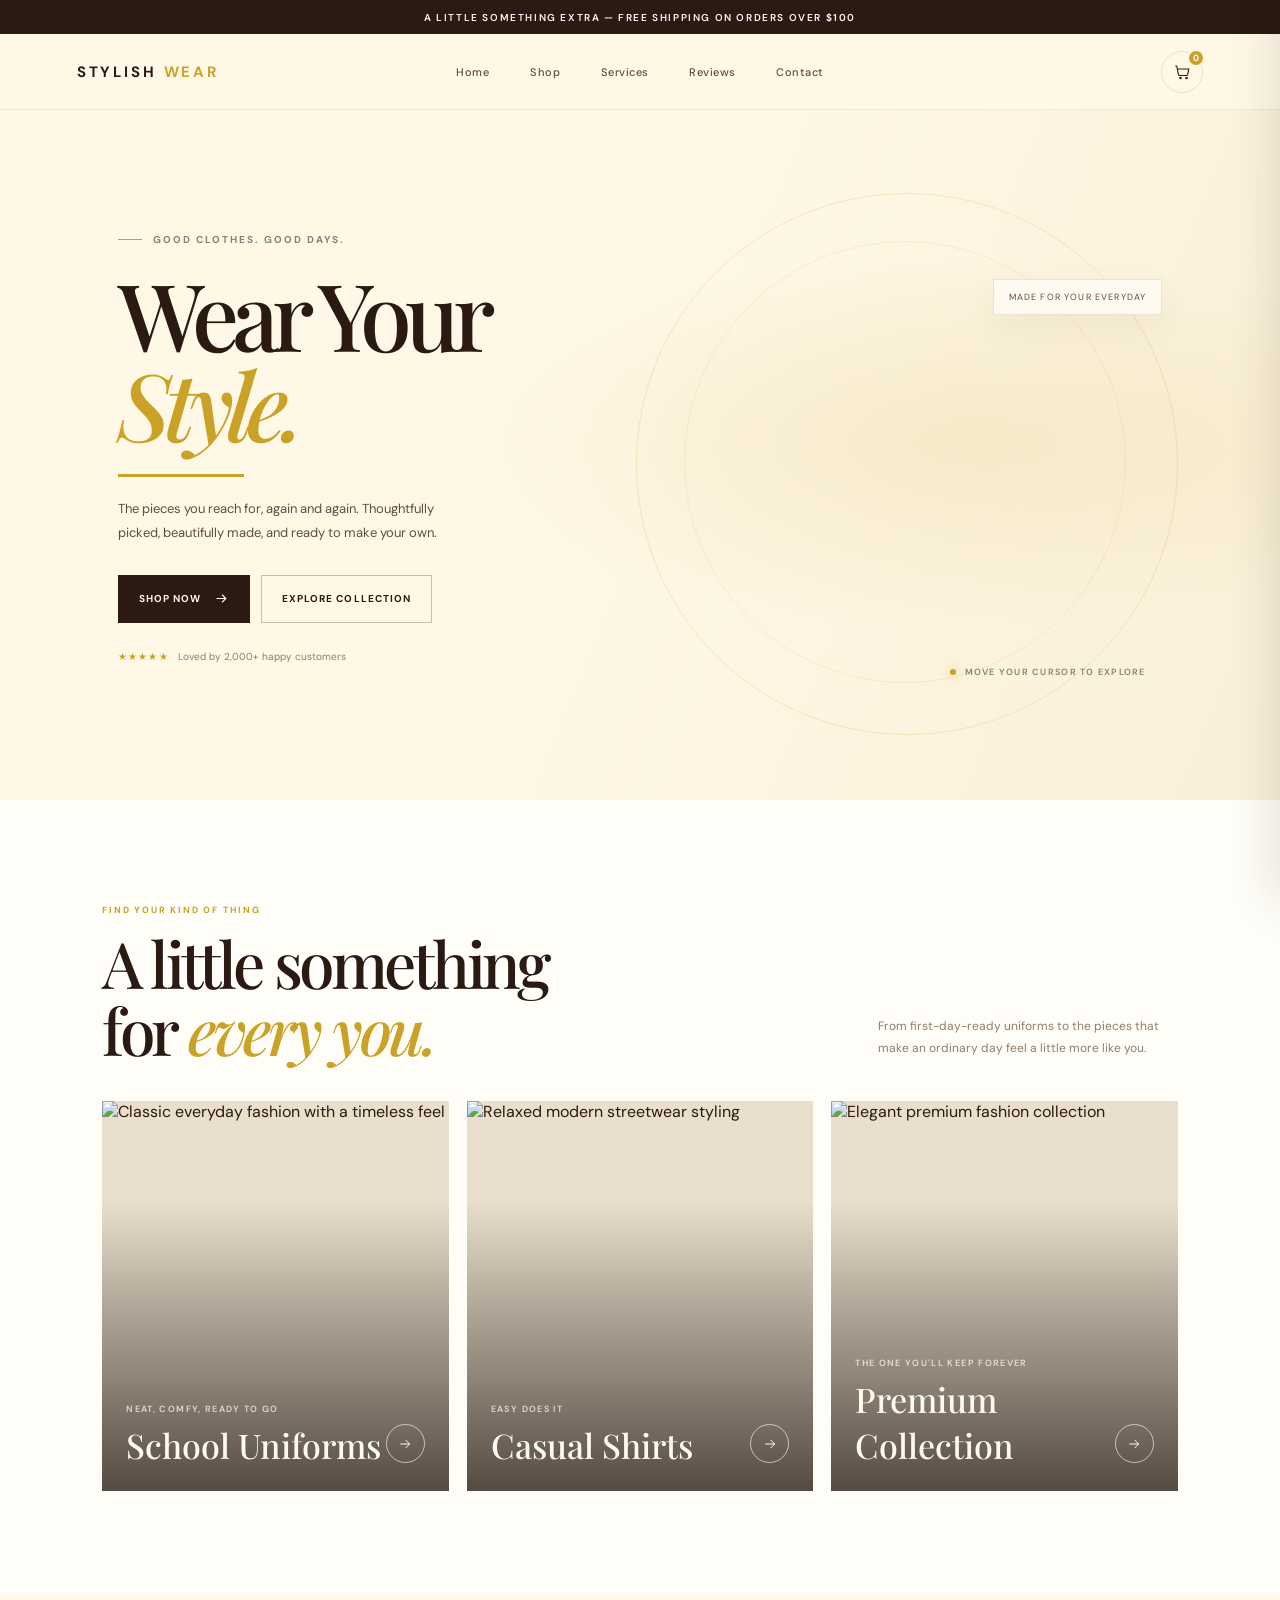
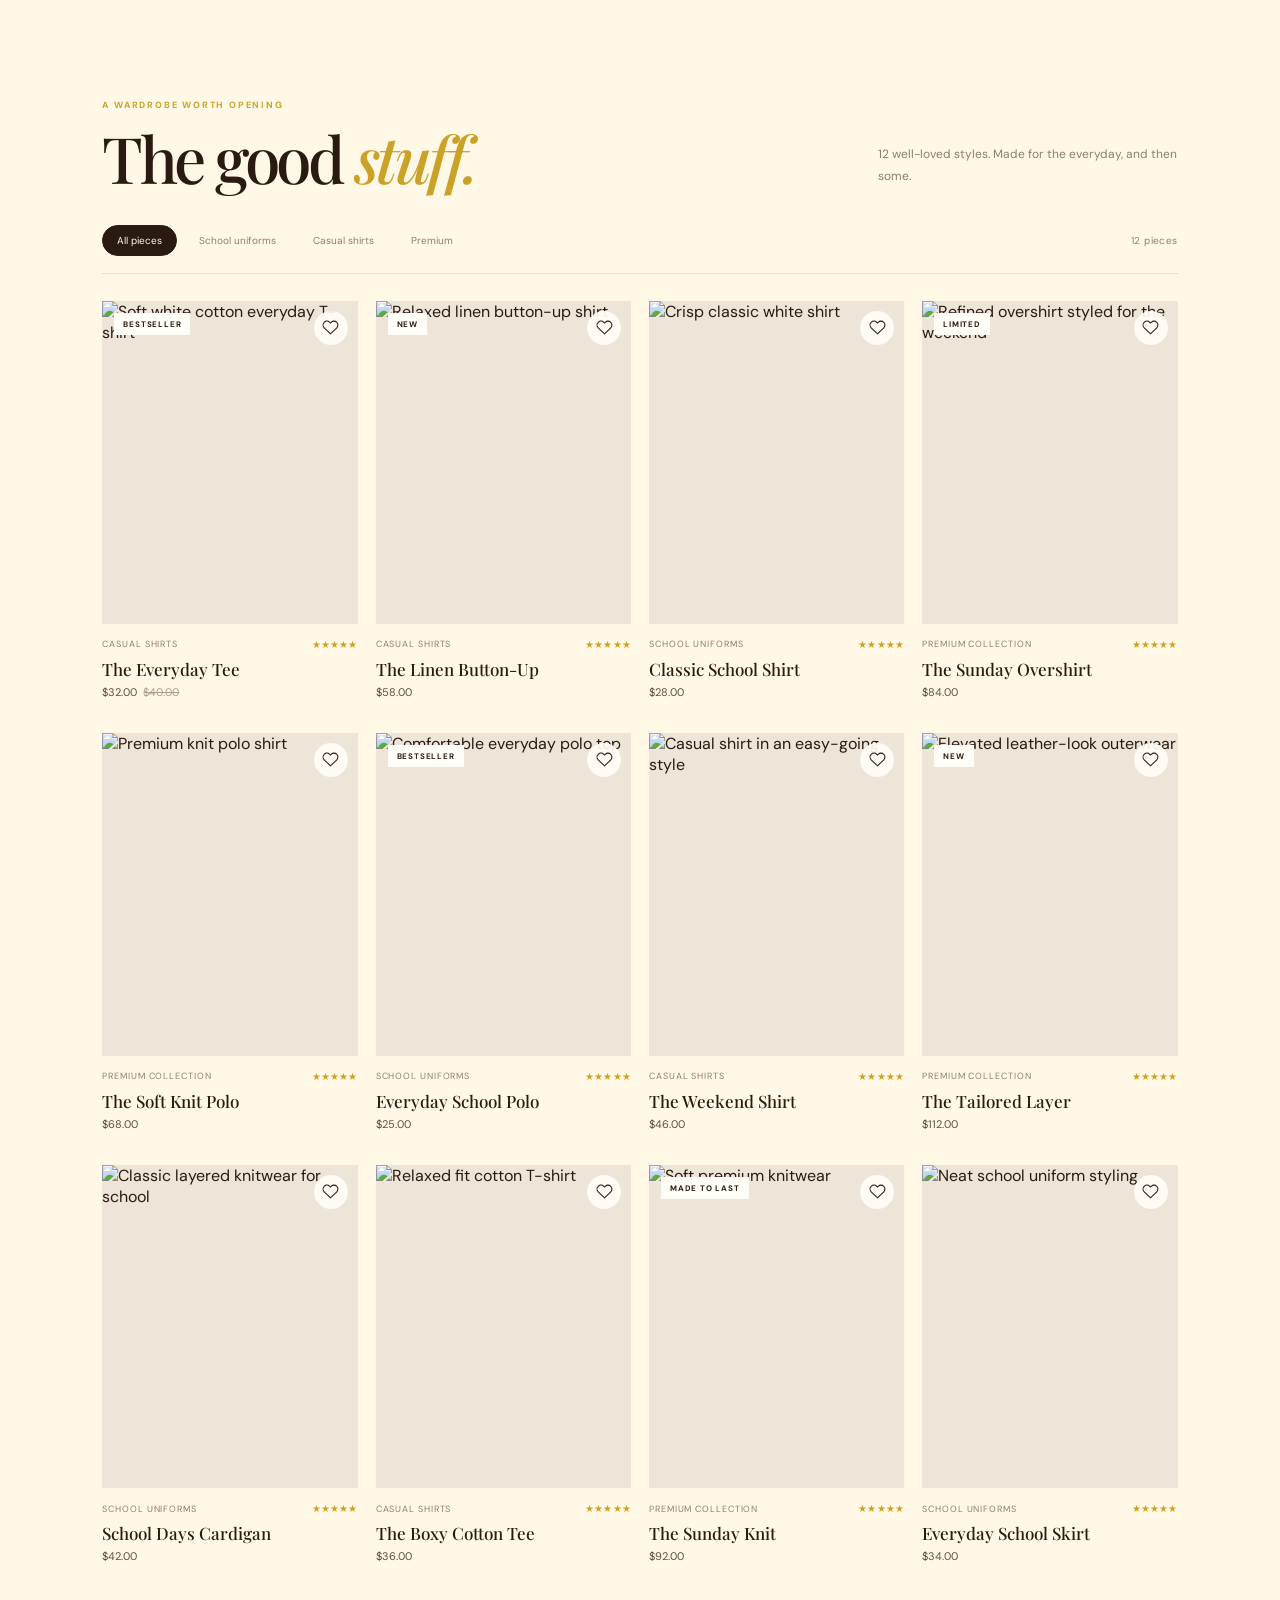
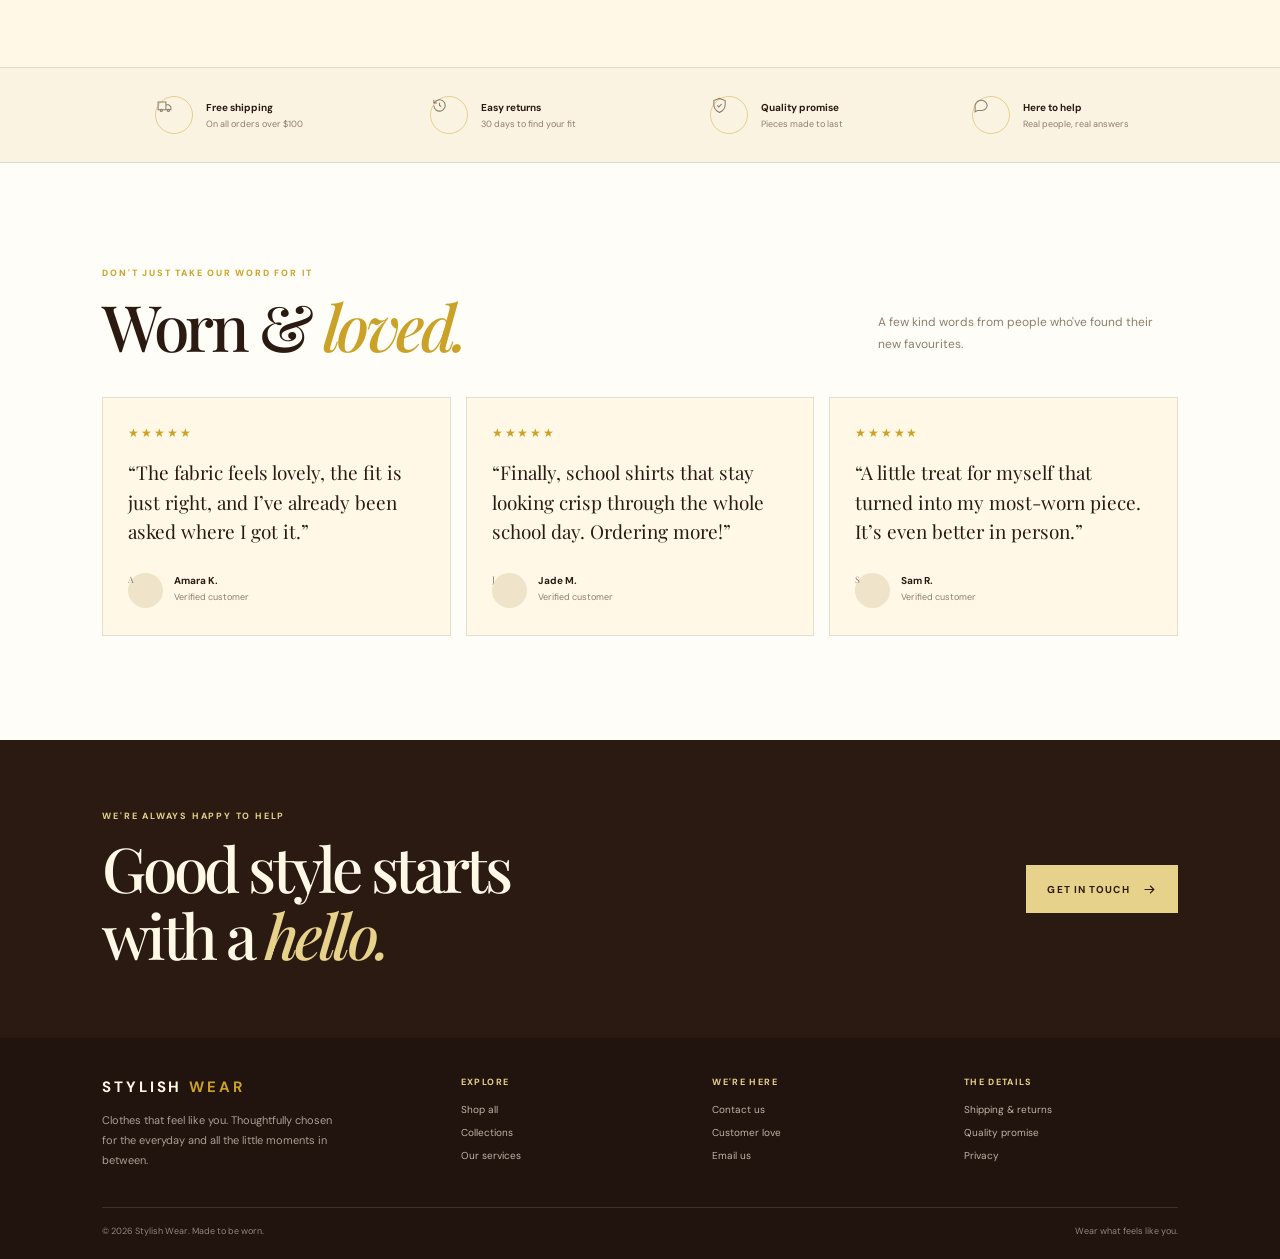
==== index.html @ 850b1183 "Initial commit" ====
<!doctype html>
<html lang="en">
<head>
	<meta charset="utf-8">
	<meta name="viewport" content="width=device-width, initial-scale=1">
	<meta name="theme-color" content="#fff8e7">
	<meta name="description" content="Thoughtfully chosen clothing, beautifully worn. Discover everyday essentials and timeless pieces at Stylish Wear.">
	<title>STYLISH WEAR — Wear Your Style</title>
	<link rel="preconnect" href="https://fonts.googleapis.com">
	<link rel="preconnect" href="https://fonts.gstatic.com" crossorigin>
	<link href="https://fonts.googleapis.com/css2?family=DM+Sans:wght@400;500;600;700&family=Playfair+Display:ital,wght@0,500;0,600;0,700;1,500;1,600&display=swap" rel="stylesheet">
	<link href="https://unpkg.com/aos@2.3.4/dist/aos.css" rel="stylesheet">
	<style>
		:root {
			color-scheme: light;
			--cream: #fff8e7;
			--paper: #fffdf7;
			--brown: #2b1a12;
			--brown-soft: #604d40;
			--muted: #8d7e6d;
			--gold: #c9a227;
			--gold-light: #e7d28b;
			--line: rgba(43, 26, 18, .12);
			--serif: "Playfair Display", Georgia, serif;
			--sans: "DM Sans", Arial, sans-serif;
			font-family: var(--sans);
			color: var(--brown);
			background: var(--cream);
			font-synthesis: none;
			text-rendering: optimizeLegibility;
			-webkit-font-smoothing: antialiased;
		}

		* { box-sizing: border-box; }
		html { scroll-behavior: smooth; scroll-padding-top: 90px; }
		body { margin: 0; min-width: 320px; background: var(--cream); }
		body.drawer-open { overflow: hidden; }
		a { color: inherit; text-decoration: none; }
		button { font: inherit; color: inherit; }
		button, a { -webkit-tap-highlight-color: transparent; }
		img { display: block; width: 100%; }
		::selection { color: var(--brown); background: var(--gold-light); }

		.announcement {
			min-height: 34px;
			display: flex;
			align-items: center;
			justify-content: center;
			padding: 7px 16px;
			background: var(--brown);
			color: var(--cream);
			font-size: 10px;
			font-weight: 600;
			letter-spacing: .16em;
			text-align: center;
			text-transform: uppercase;
		}

		.site-header {
			position: sticky;
			z-index: 20;
			top: 0;
			display: grid;
			grid-template-columns: 1fr auto 1fr;
			align-items: center;
			min-height: 76px;
			padding: 0 clamp(22px, 6vw, 92px);
			border-bottom: 1px solid rgba(43, 26, 18, .08);
			background: rgba(255, 248, 231, .93);
			backdrop-filter: blur(14px);
		}

		.wordmark {
			width: fit-content;
			font-size: 15px;
			font-weight: 700;
			letter-spacing: .19em;
		}

		.wordmark span { color: var(--gold); }
		.primary-nav { display: flex; align-items: center; gap: clamp(20px, 3.2vw, 48px); }
		.primary-nav a {
			position: relative;
			padding: 8px 0;
			color: var(--brown-soft);
			font-size: 11px;
			font-weight: 500;
			letter-spacing: .04em;
			transition: color .2s ease;
		}

		.primary-nav a::after {
			position: absolute;
			right: 0;
			bottom: 2px;
			left: 0;
			height: 1px;
			background: var(--gold);
			content: "";
			transform: scaleX(0);
			transform-origin: right;
			transition: transform .25s ease;
		}

		.primary-nav a:hover { color: var(--brown); }
		.primary-nav a:hover::after { transform: scaleX(1); transform-origin: left; }
		.header-actions { display: flex; justify-content: flex-end; align-items: center; gap: 12px; }
		.icon-button {
			position: relative;
			display: inline-flex;
			align-items: center;
			justify-content: center;
			width: 42px;
			height: 42px;
			padding: 0;
			border: 1px solid var(--line);
			border-radius: 50%;
			background: transparent;
			cursor: pointer;
			transition: color .2s ease, background .2s ease, border-color .2s ease;
		}

		.icon-button:hover { border-color: var(--brown); background: var(--brown); color: var(--cream); }
		.icon-button svg { width: 18px; height: 18px; fill: none; stroke: currentColor; stroke-width: 1.5; }
		.cart-count {
			position: absolute;
			top: -3px;
			right: -3px;
			display: grid;
			width: 18px;
			height: 18px;
			place-items: center;
			border: 2px solid var(--cream);
			border-radius: 50%;
			background: var(--gold);
			color: white;
			font-size: 9px;
			font-weight: 700;
		}

		.menu-toggle { display: none; }
		.hero {
			position: relative;
			display: grid;
			grid-template-columns: .94fr 1.06fr;
			align-items: center;
			min-height: min(690px, calc(100svh - 110px));
			padding: 54px clamp(24px, 9.2vw, 144px) 68px;
			overflow: hidden;
			isolation: isolate;
			background:
				radial-gradient(ellipse at 75% 48%, rgba(201, 162, 39, .13), transparent 37%),
				linear-gradient(112deg, var(--cream) 45%, #faf0d8 100%);
		}

		.hero::before {
			position: absolute;
			z-index: -1;
			top: 12%;
			right: 8%;
			width: min(43vw, 540px);
			aspect-ratio: 1;
			border: 1px solid rgba(201, 162, 39, .2);
			border-radius: 50%;
			content: "";
		}

		.hero::after {
			position: absolute;
			z-index: -1;
			top: 19%;
			right: 12%;
			width: min(35vw, 440px);
			aspect-ratio: 1;
			border: 1px solid rgba(201, 162, 39, .14);
			border-radius: 50%;
			content: "";
		}

		.hero-copy { position: relative; z-index: 2; max-width: 510px; }
		.eyebrow {
			display: flex;
			align-items: center;
			gap: 11px;
			margin: 0 0 23px;
			color: var(--muted);
			font-size: 10px;
			font-weight: 700;
			letter-spacing: .2em;
			text-transform: uppercase;
		}

		.eyebrow::before { width: 24px; height: 1px; background: var(--gold); content: ""; }
		h1, h2, h3, p { margin-top: 0; }
		.hero h1 {
			max-width: 540px;
			margin: 0;
			font-family: var(--serif);
			font-size: clamp(60px, 7.3vw, 106px);
			font-weight: 500;
			letter-spacing: -.075em;
			line-height: .96;
		}

		.hero h1 span { display: block; color: var(--gold); font-style: italic; }
		.hero-underline { display: block; width: 126px; height: 3px; margin: 25px 0 20px; background: var(--gold); }
		.hero-description { max-width: 360px; margin: 0 0 29px; color: var(--brown-soft); font-size: 13px; line-height: 1.9; }
		.hero-cta { display: flex; flex-wrap: wrap; gap: 11px; }
		.button {
			display: inline-flex;
			min-height: 48px;
			align-items: center;
			justify-content: center;
			gap: 12px;
			padding: 0 20px;
			border: 1px solid var(--brown);
			background: var(--brown);
			color: var(--cream);
			font-size: 10px;
			font-weight: 700;
			letter-spacing: .11em;
			text-transform: uppercase;
			cursor: pointer;
			transition: background .2s ease, color .2s ease, border-color .2s ease, transform .2s ease;
		}

		.button:hover { border-color: var(--gold); background: var(--gold); color: var(--brown); transform: translateY(-2px); }
		.button svg { width: 15px; height: 15px; fill: none; stroke: currentColor; stroke-width: 1.7; }
		.button-outline { border-color: rgba(43, 26, 18, .26); background: transparent; color: var(--brown); }
		.button-outline:hover { border-color: var(--brown); background: var(--brown); color: var(--cream); }
		.hero-note { display: flex; align-items: center; gap: 9px; margin: 27px 0 0; color: var(--muted); font-size: 10px; }
		.hero-note span { color: var(--gold); letter-spacing: .12em; }
		.hero-stage { position: relative; height: clamp(360px, 40vw, 560px); min-width: 0; }
		#product-canvas { position: absolute; inset: 0; width: 100%; height: 100%; }
		.stage-caption {
			position: absolute;
			right: 3%;
			bottom: 5%;
			display: flex;
			align-items: center;
			gap: 9px;
			color: var(--muted);
			font-size: 9px;
			font-weight: 600;
			letter-spacing: .14em;
			text-transform: uppercase;
		}

		.stage-caption::before { width: 6px; height: 6px; border-radius: 50%; background: var(--gold); content: ""; box-shadow: 0 0 12px rgba(201, 162, 39, .65); }
		.floating-note {
			position: absolute;
			top: 17%;
			right: 0;
			padding: 11px 15px;
			border: 1px solid rgba(43, 26, 18, .1);
			background: rgba(255, 253, 247, .8);
			box-shadow: 0 12px 35px rgba(43, 26, 18, .05);
			color: var(--brown-soft);
			font-size: 9px;
			letter-spacing: .13em;
			text-transform: uppercase;
		}

		.section { padding: 104px clamp(22px, 8vw, 122px); }
		.section-heading { display: flex; align-items: flex-end; justify-content: space-between; gap: 28px; margin-bottom: 38px; }
		.section-heading-copy { max-width: 530px; }
		.section-kicker { margin: 0 0 13px; color: var(--gold); font-size: 9px; font-weight: 700; letter-spacing: .2em; text-transform: uppercase; }
		.section-heading h2 {
			margin: 0;
			font-family: var(--serif);
			font-size: clamp(39px, 5vw, 64px);
			font-weight: 500;
			letter-spacing: -.055em;
			line-height: 1.05;
		}

		.section-heading h2 em { color: var(--gold); font-weight: 500; }
		.section-subtitle { max-width: 300px; margin: 0 0 4px; color: var(--muted); font-size: 12px; line-height: 1.8; }
		.categories-section { background: var(--paper); }
		.category-grid { display: grid; grid-template-columns: repeat(3, 1fr); gap: 18px; }
		.category-card {
			position: relative;
			min-height: 390px;
			overflow: hidden;
			background: #e9dfcc;
			isolation: isolate;
			transform-style: preserve-3d;
			transition: transform .2s ease, box-shadow .25s ease;
		}

		.category-card:hover { box-shadow: 0 22px 55px rgba(43, 26, 18, .16); }
		.category-card img { position: absolute; z-index: -2; inset: 0; width: 100%; height: 100%; object-fit: cover; transition: transform .7s cubic-bezier(.2, .7, .2, 1); }
		.category-card:hover img { transform: scale(1.055); }
		.category-card::after { position: absolute; z-index: -1; inset: 25% 0 0; background: linear-gradient(180deg, transparent, rgba(28, 17, 12, .72)); content: ""; }
		.category-info { position: absolute; right: 24px; bottom: 23px; left: 24px; color: #fffaf0; transform: translateZ(30px); }
		.category-info p { margin: 0 0 7px; color: rgba(255, 248, 231, .76); font-size: 9px; font-weight: 600; letter-spacing: .15em; text-transform: uppercase; }
		.category-info h3 { margin: 0; font-family: var(--serif); font-size: clamp(24px, 3vw, 34px); font-weight: 500; }
		.category-arrow {
			position: absolute;
			right: 24px;
			bottom: 28px;
			display: grid;
			width: 39px;
			height: 39px;
			place-items: center;
			border: 1px solid rgba(255, 248, 231, .65);
			border-radius: 50%;
			color: #fffaf0;
			transform: translateZ(30px);
			transition: background .2s ease, color .2s ease;
		}

		.category-card:hover .category-arrow { background: var(--cream); color: var(--brown); }
		.category-arrow svg { width: 16px; height: 16px; fill: none; stroke: currentColor; stroke-width: 1.5; }
		.shop-section { background: var(--cream); }
		.product-toolbar { display: flex; align-items: center; justify-content: space-between; gap: 20px; margin: -5px 0 27px; padding-bottom: 17px; border-bottom: 1px solid var(--line); }
		.filter-list { display: flex; flex-wrap: wrap; gap: 7px; }
		.filter-button {
			padding: 8px 14px;
			border: 1px solid transparent;
			border-radius: 30px;
			background: transparent;
			color: var(--muted);
			font-size: 10px;
			cursor: pointer;
			transition: all .2s ease;
		}

		.filter-button:hover, .filter-button.active { border-color: var(--brown); background: var(--brown); color: var(--cream); }
		.product-count { flex: 0 0 auto; color: var(--muted); font-size: 10px; letter-spacing: .04em; }
		.product-grid { display: grid; grid-template-columns: repeat(4, minmax(0, 1fr)); gap: 34px 18px; }
		.product-card { min-width: 0; animation: card-in .38s ease both; }
		@keyframes card-in { from { opacity: 0; transform: translateY(12px); } to { opacity: 1; transform: translateY(0); } }
		.product-photo { position: relative; overflow: hidden; aspect-ratio: .79; background: #ede5d7; }
		.product-photo img { width: 100%; height: 100%; object-fit: cover; transition: transform .55s cubic-bezier(.2, .7, .2, 1); }
		.product-card:hover .product-photo img { transform: scale(1.045); }
		.product-badge {
			position: absolute;
			top: 12px;
			left: 12px;
			padding: 6px 9px;
			background: var(--paper);
			color: var(--brown);
			font-size: 8px;
			font-weight: 700;
			letter-spacing: .1em;
			text-transform: uppercase;
		}

		.favorite-button {
			position: absolute;
			top: 10px;
			right: 10px;
			display: grid;
			width: 34px;
			height: 34px;
			place-items: center;
			border: 0;
			border-radius: 50%;
			background: rgba(255, 253, 247, .92);
			cursor: pointer;
			transition: color .2s ease, transform .2s ease;
		}

		.favorite-button:hover { color: #a84735; transform: scale(1.08); }
		.favorite-button.is-favorite { color: #a84735; }
		.favorite-button svg { width: 17px; height: 17px; fill: none; stroke: currentColor; stroke-width: 1.5; }
		.favorite-button.is-favorite svg { fill: currentColor; }
		.add-button {
			position: absolute;
			right: 10px;
			bottom: 10px;
			left: 10px;
			min-height: 41px;
			border: 0;
			background: rgba(255, 253, 247, .95);
			color: var(--brown);
			font-size: 9px;
			font-weight: 700;
			letter-spacing: .12em;
			text-transform: uppercase;
			cursor: pointer;
			opacity: 0;
			transform: translateY(7px);
			transition: opacity .2s ease, transform .2s ease, background .2s ease, color .2s ease;
		}

		.product-card:hover .add-button, .add-button:focus-visible { opacity: 1; transform: translateY(0); }
		.add-button:hover { background: var(--brown); color: var(--cream); }
		.product-details { padding-top: 14px; }
		.product-meta { display: flex; align-items: center; justify-content: space-between; gap: 8px; margin-bottom: 7px; }
		.product-category { color: var(--muted); font-size: 9px; letter-spacing: .1em; text-transform: uppercase; }
		.product-rating { color: var(--gold); font-size: 10px; letter-spacing: .02em; }
		.product-name { margin: 0; font-family: var(--serif); font-size: 17px; font-weight: 500; }
		.product-price { margin: 5px 0 0; color: var(--brown-soft); font-size: 11px; }
		.product-price del { margin-left: 6px; color: #aa9d8e; }
		.empty-products { grid-column: 1 / -1; padding: 40px; color: var(--muted); text-align: center; }
		.service-strip { padding: 28px clamp(22px, 8vw, 122px); border-block: 1px solid var(--line); background: #fbf3e2; }
		.service-grid { display: grid; grid-template-columns: repeat(4, 1fr); gap: 20px; }
		.service-item { display: flex; align-items: center; justify-content: center; gap: 13px; }
		.service-icon { display: grid; width: 38px; height: 38px; flex: 0 0 auto; place-items: center; border: 1px solid rgba(201, 162, 39, .45); border-radius: 50%; color: var(--gold); }
		.service-icon svg { width: 17px; height: 17px; fill: none; stroke: currentColor; stroke-width: 1.5; }
		.service-item strong { display: block; margin-bottom: 4px; font-size: 10px; font-weight: 700; }
		.service-item span { display: block; color: var(--muted); font-size: 9px; }
		.reviews-section { background: var(--paper); }
		.review-grid { display: grid; grid-template-columns: repeat(3, 1fr); gap: 15px; }
		.review-card { padding: 27px 25px; border: 1px solid var(--line); background: var(--cream); }
		.review-stars { margin-bottom: 17px; color: var(--gold); font-size: 12px; letter-spacing: .15em; }
		.review-card blockquote { margin: 0 0 22px; font-family: var(--serif); font-size: 19px; line-height: 1.55; }
		.reviewer { display: flex; align-items: center; gap: 11px; }
		.reviewer-avatar { display: grid; width: 35px; height: 35px; place-items: center; border-radius: 50%; background: #efe3c9; color: var(--brown-soft); font-family: var(--serif); font-size: 14px; }
		.reviewer strong { display: block; font-size: 10px; }
		.reviewer span { display: block; margin-top: 4px; color: var(--muted); font-size: 9px; }
		.contact-section { padding-top: 70px; padding-bottom: 70px; background: var(--brown); color: var(--cream); }
		.contact-wrap { display: flex; align-items: center; justify-content: space-between; gap: 32px; }
		.contact-section .section-kicker { color: var(--gold-light); }
		.contact-section h2 { max-width: 570px; margin: 0; font-family: var(--serif); font-size: clamp(38px, 5vw, 62px); font-weight: 500; letter-spacing: -.055em; line-height: 1.08; }
		.contact-section h2 em { color: var(--gold-light); }
		.contact-section .button { flex: 0 0 auto; border-color: var(--gold-light); background: var(--gold-light); color: var(--brown); }
		.contact-section .button:hover { border-color: var(--cream); background: var(--cream); }
		.site-footer { padding: 38px clamp(22px, 8vw, 122px) 22px; background: #21130e; color: var(--cream); }
		.footer-top { display: grid; grid-template-columns: 1.5fr 1fr 1fr 1fr; gap: 38px; padding-bottom: 35px; }
		.footer-brand .wordmark { display: inline-block; margin-bottom: 14px; }
		.footer-brand p { max-width: 235px; margin: 0; color: rgba(255, 248, 231, .61); font-size: 11px; line-height: 1.8; }
		.footer-column h3 { margin: 0 0 15px; color: var(--gold-light); font-size: 9px; letter-spacing: .15em; text-transform: uppercase; }
		.footer-column a { display: block; width: fit-content; margin: 10px 0; color: rgba(255, 248, 231, .7); font-size: 10px; transition: color .2s ease; }
		.footer-column a:hover { color: var(--gold-light); }
		.footer-bottom { display: flex; justify-content: space-between; gap: 18px; padding-top: 17px; border-top: 1px solid rgba(255, 248, 231, .13); color: rgba(255, 248, 231, .5); font-size: 9px; }
		.overlay { position: fixed; z-index: 39; inset: 0; background: rgba(24, 15, 11, .38); opacity: 0; visibility: hidden; transition: opacity .25s ease, visibility .25s ease; }
		.overlay.visible { opacity: 1; visibility: visible; }
		.cart-drawer {
			position: fixed;
			z-index: 40;
			top: 0;
			right: 0;
			display: flex;
			width: min(420px, 100%);
			height: 100%;
			flex-direction: column;
			padding: 26px;
			background: var(--paper);
			box-shadow: -15px 0 45px rgba(43, 26, 18, .12);
			transform: translateX(102%);
			transition: transform .3s cubic-bezier(.2, .7, .2, 1);
		}

		.cart-drawer.open { transform: translateX(0); }
		.drawer-header { display: flex; align-items: center; justify-content: space-between; padding-bottom: 18px; border-bottom: 1px solid var(--line); }
		.drawer-header h2 { margin: 0; font-family: var(--serif); font-size: 25px; font-weight: 500; }
		.drawer-close { border: 0; background: transparent; font-size: 24px; cursor: pointer; }
		.cart-items { flex: 1; overflow-y: auto; }
		.cart-empty { padding: 45px 0; color: var(--muted); font-size: 12px; text-align: center; }
		.cart-row { display: grid; grid-template-columns: 68px 1fr auto; align-items: center; gap: 13px; padding: 17px 0; border-bottom: 1px solid var(--line); }
		.cart-row img { width: 68px; height: 82px; object-fit: cover; }
		.cart-row h3 { margin: 0 0 5px; font-family: var(--serif); font-size: 14px; font-weight: 500; }
		.cart-row p { margin: 0; color: var(--muted); font-size: 10px; }
		.cart-row .remove-item { padding: 5px; border: 0; background: transparent; color: var(--muted); font-size: 9px; cursor: pointer; }
		.cart-row .remove-item:hover { color: #a84735; }
		.drawer-footer { padding-top: 16px; border-top: 1px solid var(--line); }
		.subtotal-row { display: flex; justify-content: space-between; margin-bottom: 14px; font-size: 12px; font-weight: 600; }
		.drawer-footer .button { width: 100%; }
		.toast {
			position: fixed;
			z-index: 50;
			right: 22px;
			bottom: 22px;
			padding: 13px 18px;
			background: var(--brown);
			color: var(--cream);
			font-size: 11px;
			box-shadow: 0 8px 26px rgba(43, 26, 18, .16);
			opacity: 0;
			pointer-events: none;
			transform: translateY(12px);
			transition: opacity .2s ease, transform .2s ease;
		}

		.toast.show { opacity: 1; transform: translateY(0); }
		@media (max-width: 900px) {
			.site-header { padding-inline: 25px; }
			.primary-nav { gap: 18px; }
			.hero { grid-template-columns: 1fr 1fr; padding-inline: 7vw; }
			.category-card { min-height: 330px; }
			.product-grid { grid-template-columns: repeat(3, minmax(0, 1fr)); }
			.service-grid { grid-template-columns: repeat(2, 1fr); row-gap: 22px; }
		}

		@media (max-width: 650px) {
			html { scroll-padding-top: 72px; }
			.site-header { min-height: 65px; grid-template-columns: 1fr auto; padding-inline: 20px; }
			.wordmark { font-size: 13px; }
			.primary-nav {
				position: absolute;
				top: 64px;
				right: 0;
				left: 0;
				display: none;
				align-items: stretch;
				gap: 0;
				padding: 10px 22px 17px;
				border-bottom: 1px solid var(--line);
				background: var(--cream);
			}

			.primary-nav.open { display: flex; flex-direction: column; }
			.primary-nav a { padding: 12px 0; border-bottom: 1px solid rgba(43, 26, 18, .07); }
			.primary-nav a::after { display: none; }
			.menu-toggle { display: inline-flex; }
			.header-actions { gap: 8px; }
			.icon-button { width: 38px; height: 38px; }
			.hero { grid-template-columns: 1fr; min-height: auto; padding: 68px 23px 34px; }
			.hero-copy { max-width: 440px; }
			.hero h1 { font-size: clamp(59px, 14vw, 88px); }
			.hero-underline { margin-block: 20px 16px; }
			.hero-description { max-width: 330px; font-size: 12px; }
			.hero-stage { height: min(103vw, 420px); margin: -12px -10px 0; }
			.hero::before { top: 44%; right: 6%; width: 76vw; }
			.hero::after { top: 47%; right: 12%; width: 64vw; }
			.floating-note { top: 15%; right: 4%; }
			.stage-caption { right: 5%; bottom: 4%; }
			.section { padding: 70px 21px; }
			.section-heading { align-items: flex-start; flex-direction: column; gap: 14px; margin-bottom: 25px; }
			.section-heading h2 { font-size: 43px; }
			.section-subtitle { max-width: 340px; font-size: 11px; }
			.category-grid { grid-template-columns: 1fr; gap: 12px; }
			.category-card { min-height: 350px; }
			.category-info { right: 20px; bottom: 20px; left: 20px; }
			.category-arrow { right: 20px; bottom: 23px; }
			.product-toolbar { align-items: flex-start; flex-direction: column; gap: 10px; }
			.filter-list { gap: 3px; }
			.filter-button { padding: 7px 10px; font-size: 9px; }
			.product-count { align-self: flex-end; }
			.product-grid { grid-template-columns: repeat(2, minmax(0, 1fr)); gap: 24px 12px; }
			.product-photo { aspect-ratio: .75; }
			.product-badge { top: 8px; left: 8px; padding: 5px 6px; font-size: 7px; }
			.favorite-button { top: 7px; right: 7px; width: 30px; height: 30px; }
			.add-button { right: 7px; bottom: 7px; left: 7px; min-height: 35px; font-size: 8px; opacity: 1; transform: none; }
			.product-details { padding-top: 11px; }
			.product-name { font-size: 15px; }
			.product-category, .product-price { font-size: 9px; }
			.service-strip { padding: 24px 20px; }
			.service-grid { grid-template-columns: 1fr 1fr; gap: 20px 10px; }
			.service-item { justify-content: flex-start; gap: 9px; }
			.service-icon { width: 33px; height: 33px; }
			.service-item strong { font-size: 9px; }
			.service-item span { font-size: 8px; line-height: 1.5; }
			.review-grid { grid-template-columns: 1fr; gap: 11px; }
			.review-card { padding: 22px; }
			.contact-wrap { align-items: flex-start; flex-direction: column; }
			.site-footer { padding: 32px 22px 19px; }
			.footer-top { grid-template-columns: 1fr 1fr; gap: 26px 18px; }
			.footer-brand { grid-column: 1 / -1; }
			.footer-bottom { font-size: 8px; }
		}

		@media (prefers-reduced-motion: reduce) {
			*, *::before, *::after { scroll-behavior: auto !important; animation-duration: .01ms !important; animation-iteration-count: 1 !important; transition-duration: .01ms !important; }
		}
	</style>
</head>
<body>
	<div class="announcement">A little something extra — free shipping on orders over $100</div>
	<header class="site-header">
		<a class="wordmark" href="#home" aria-label="Stylish Wear home">STYLISH <span>WEAR</span></a>
		<nav class="primary-nav" id="primary-nav" aria-label="Main navigation">
			<a href="#home">Home</a>
			<a href="#shop">Shop</a>
			<a href="#services">Services</a>
			<a href="#reviews">Reviews</a>
			<a href="#contact">Contact</a>
		</nav>
		<div class="header-actions">
			<button class="icon-button" id="cart-open" type="button" aria-label="Open shopping cart">
				<svg viewBox="0 0 24 24" aria-hidden="true"><path d="M3 4h2l2.2 11.1a2 2 0 0 0 2 1.6h8.5a2 2 0 0 0 1.9-1.4L21 8H6"/><circle cx="10" cy="20" r="1"/><circle cx="18" cy="20" r="1"/></svg>
				<span class="cart-count" id="cart-count">0</span>
			</button>
			<button class="icon-button menu-toggle" id="menu-toggle" type="button" aria-label="Open navigation menu" aria-expanded="false">
				<svg viewBox="0 0 24 24" aria-hidden="true"><path d="M4 7h16M4 12h16M4 17h16"/></svg>
			</button>
		</div>
	</header>

	<main>
		<section class="hero" id="home" aria-labelledby="hero-title">
			<div class="hero-copy" data-aos="fade-up" data-aos-duration="800">
				<p class="eyebrow">Good clothes. Good days.</p>
				<h1 id="hero-title">Wear Your <span>Style.</span></h1>
				<span class="hero-underline" aria-hidden="true"></span>
				<p class="hero-description">The pieces you reach for, again and again. Thoughtfully picked, beautifully made, and ready to make your own.</p>
				<div class="hero-cta">
					<a class="button" href="#shop">Shop now <svg viewBox="0 0 24 24" aria-hidden="true"><path d="M4 12h15m-6-6 6 6-6 6"/></svg></a>
					<a class="button button-outline" href="#categories">Explore collection</a>
				</div>
				<p class="hero-note"><span>★★★★★</span> Loved by 2,000+ happy customers</p>
			</div>
			<div class="hero-stage" aria-label="Interactive 3D Stylish Wear T-shirt">
				<canvas id="product-canvas" aria-hidden="true"></canvas>
				<span class="floating-note">Made for your everyday</span>
				<span class="stage-caption">Move your cursor to explore</span>
			</div>
		</section>

		<section class="section categories-section" id="categories" aria-labelledby="categories-title">
			<div class="section-heading" data-aos="fade-up">
				<div class="section-heading-copy">
					<p class="section-kicker">Find your kind of thing</p>
					<h2 id="categories-title">A little something<br>for <em>every you.</em></h2>
				</div>
				<p class="section-subtitle">From first-day-ready uniforms to the pieces that make an ordinary day feel a little more like you.</p>
			</div>
			<div class="category-grid">
				<a class="category-card" href="#shop" data-filter-link="School Uniforms" data-aos="fade-up" data-aos-delay="0">
					<img src="https://images.unsplash.com/photo-1503342217505-b0a15ec3261c?auto=format&fit=crop&w=900&q=85" alt="Classic everyday fashion with a timeless feel" loading="lazy">
					<div class="category-info"><p>Neat, comfy, ready to go</p><h3>School Uniforms</h3></div>
					<span class="category-arrow" aria-hidden="true"><svg viewBox="0 0 24 24"><path d="M5 12h14m-6-6 6 6-6 6"/></svg></span>
				</a>
				<a class="category-card" href="#shop" data-filter-link="Casual Shirts" data-aos="fade-up" data-aos-delay="100">
					<img src="https://images.unsplash.com/photo-1529139574466-a303027c1d8b?auto=format&fit=crop&w=900&q=85" alt="Relaxed modern streetwear styling" loading="lazy">
					<div class="category-info"><p>Easy does it</p><h3>Casual Shirts</h3></div>
					<span class="category-arrow" aria-hidden="true"><svg viewBox="0 0 24 24"><path d="M5 12h14m-6-6 6 6-6 6"/></svg></span>
				</a>
				<a class="category-card" href="#shop" data-filter-link="Premium Collection" data-aos="fade-up" data-aos-delay="200">
					<img src="https://images.unsplash.com/photo-1539109136881-3be0616acf4b?auto=format&fit=crop&w=900&q=85" alt="Elegant premium fashion collection" loading="lazy">
					<div class="category-info"><p>The one you'll keep forever</p><h3>Premium Collection</h3></div>
					<span class="category-arrow" aria-hidden="true"><svg viewBox="0 0 24 24"><path d="M5 12h14m-6-6 6 6-6 6"/></svg></span>
				</a>
			</div>
		</section>

		<section class="section shop-section" id="shop" aria-labelledby="shop-title">
			<div class="section-heading" data-aos="fade-up">
				<div class="section-heading-copy">
					<p class="section-kicker">A wardrobe worth opening</p>
					<h2 id="shop-title">The good <em>stuff.</em></h2>
				</div>
				<p class="section-subtitle">12 well-loved styles. Made for the everyday, and then some.</p>
			</div>
			<div class="product-toolbar">
				<div class="filter-list" role="group" aria-label="Filter products">
					<button class="filter-button active" type="button" data-filter="All">All pieces</button>
					<button class="filter-button" type="button" data-filter="School Uniforms">School uniforms</button>
					<button class="filter-button" type="button" data-filter="Casual Shirts">Casual shirts</button>
					<button class="filter-button" type="button" data-filter="Premium Collection">Premium</button>
				</div>
				<span class="product-count" id="product-count" aria-live="polite">12 pieces</span>
			</div>
			<div class="product-grid" id="product-grid" aria-live="polite"></div>
		</section>

		<section class="service-strip" id="services" aria-label="Shopping benefits">
			<div class="service-grid">
				<div class="service-item"><span class="service-icon"><svg viewBox="0 0 24 24" aria-hidden="true"><path d="M3 7h11v11H3zM14 11h4l3 3v4h-7z"/><circle cx="7.5" cy="19" r="1.5"/><circle cx="17.5" cy="19" r="1.5"/></svg></span><div><strong>Free shipping</strong><span>On all orders over $100</span></div></div>
				<div class="service-item"><span class="service-icon"><svg viewBox="0 0 24 24" aria-hidden="true"><path d="M4 12a8 8 0 1 0 2.3-5.7L4 8.5"/><path d="M4 4v4.5h4.5M12 8v4l2.5 1.5"/></svg></span><div><strong>Easy returns</strong><span>30 days to find your fit</span></div></div>
				<div class="service-item"><span class="service-icon"><svg viewBox="0 0 24 24" aria-hidden="true"><path d="M12 22s8-4 8-11V5l-8-3-8 3v6c0 7 8 11 8 11z"/><path d="m9 12 2 2 4-4"/></svg></span><div><strong>Quality promise</strong><span>Pieces made to last</span></div></div>
				<div class="service-item"><span class="service-icon"><svg viewBox="0 0 24 24" aria-hidden="true"><path d="M20 11.5a7.5 7.5 0 0 1-7.5 7.5H6l-3 2v-6a7.5 7.5 0 1 1 17-3.5z"/></svg></span><div><strong>Here to help</strong><span>Real people, real answers</span></div></div>
			</div>
		</section>

		<section class="section reviews-section" id="reviews" aria-labelledby="reviews-title">
			<div class="section-heading" data-aos="fade-up">
				<div class="section-heading-copy">
					<p class="section-kicker">Don't just take our word for it</p>
					<h2 id="reviews-title">Worn &amp; <em>loved.</em></h2>
				</div>
				<p class="section-subtitle">A few kind words from people who've found their new favourites.</p>
			</div>
			<div class="review-grid">
				<article class="review-card" data-aos="fade-up">
					<div class="review-stars" aria-label="5 out of 5 stars">★★★★★</div>
					<blockquote>“The fabric feels lovely, the fit is just right, and I’ve already been asked where I got it.”</blockquote>
					<div class="reviewer"><span class="reviewer-avatar">A</span><div><strong>Amara K.</strong><span>Verified customer</span></div></div>
				</article>
				<article class="review-card" data-aos="fade-up" data-aos-delay="100">
					<div class="review-stars" aria-label="5 out of 5 stars">★★★★★</div>
					<blockquote>“Finally, school shirts that stay looking crisp through the whole school day. Ordering more!”</blockquote>
					<div class="reviewer"><span class="reviewer-avatar">J</span><div><strong>Jade M.</strong><span>Verified customer</span></div></div>
				</article>
				<article class="review-card" data-aos="fade-up" data-aos-delay="200">
					<div class="review-stars" aria-label="5 out of 5 stars">★★★★★</div>
					<blockquote>“A little treat for myself that turned into my most-worn piece. It’s even better in person.”</blockquote>
					<div class="reviewer"><span class="reviewer-avatar">S</span><div><strong>Sam R.</strong><span>Verified customer</span></div></div>
				</article>
			</div>
		</section>

		<section class="section contact-section" id="contact" aria-labelledby="contact-title">
			<div class="contact-wrap" data-aos="fade-up">
				<div><p class="section-kicker">We're always happy to help</p><h2 id="contact-title">Good style starts<br>with a <em>hello.</em></h2></div>
				<a class="button" href="mailto:hello@stylishwear.example">Get in touch <svg viewBox="0 0 24 24" aria-hidden="true"><path d="M4 12h15m-6-6 6 6-6 6"/></svg></a>
			</div>
		</section>
	</main>

	<footer class="site-footer">
		<div class="footer-top">
			<div class="footer-brand">
				<a class="wordmark" href="#home">STYLISH <span>WEAR</span></a>
				<p>Clothes that feel like you. Thoughtfully chosen for the everyday and all the little moments in between.</p>
			</div>
			<div class="footer-column"><h3>Explore</h3><a href="#shop">Shop all</a><a href="#categories">Collections</a><a href="#services">Our services</a></div>
			<div class="footer-column"><h3>We're here</h3><a href="#contact">Contact us</a><a href="#reviews">Customer love</a><a href="mailto:hello@stylishwear.example">Email us</a></div>
			<div class="footer-column"><h3>The details</h3><a href="#services">Shipping &amp; returns</a><a href="#services">Quality promise</a><a href="#contact">Privacy</a></div>
		</div>
		<div class="footer-bottom"><span>© <span id="year"></span> Stylish Wear. Made to be worn.</span><span>Wear what feels like you.</span></div>
	</footer>

	<div class="overlay" id="overlay" aria-hidden="true"></div>
	<aside class="cart-drawer" id="cart-drawer" aria-label="Shopping cart" aria-hidden="true">
		<div class="drawer-header"><h2>Your bag <span id="drawer-count">(0)</span></h2><button class="drawer-close" id="cart-close" type="button" aria-label="Close shopping cart">×</button></div>
		<div class="cart-items" id="cart-items"></div>
		<div class="drawer-footer"><div class="subtotal-row"><span>Subtotal</span><span id="cart-subtotal">$0.00</span></div><button class="button" id="checkout-button" type="button">Continue to checkout</button></div>
	</aside>
	<div class="toast" id="toast" role="status" aria-live="polite"></div>

	<script src="https://cdnjs.cloudflare.com/ajax/libs/three.js/r128/three.min.js"></script>
	<script src="https://cdnjs.cloudflare.com/ajax/libs/gsap/3.12.5/gsap.min.js"></script>
	<script src="https://cdnjs.cloudflare.com/ajax/libs/gsap/3.12.5/ScrollTrigger.min.js"></script>
	<script src="https://unpkg.com/aos@2.3.4/dist/aos.js"></script>
	<script>
		(() => {
			const products = [
				{ id: 1, name: "The Everyday Tee", category: "Casual Shirts", price: 32, oldPrice: 40, badge: "Bestseller", image: "photo-1521572163474-6864f9cf17ab", alt: "Soft white cotton everyday T-shirt" },
				{ id: 2, name: "The Linen Button-Up", category: "Casual Shirts", price: 58, badge: "New", image: "photo-1598033129183-c4f50c736f10", alt: "Relaxed linen button-up shirt" },
				{ id: 3, name: "Classic School Shirt", category: "School Uniforms", price: 28, image: "photo-1602810318383-e386cc2a3ccf", alt: "Crisp classic white shirt" },
				{ id: 4, name: "The Sunday Overshirt", category: "Premium Collection", price: 84, badge: "Limited", image: "photo-1596755094514-f87e34085b2c", alt: "Refined overshirt styled for the weekend" },
				{ id: 5, name: "The Soft Knit Polo", category: "Premium Collection", price: 68, image: "photo-1627225924765-552d49cf47ad", alt: "Premium knit polo shirt" },
				{ id: 6, name: "Everyday School Polo", category: "School Uniforms", price: 25, badge: "Bestseller", image: "photo-1576566588028-4147f3842f27", alt: "Comfortable everyday polo top" },
				{ id: 7, name: "The Weekend Shirt", category: "Casual Shirts", price: 46, image: "photo-1529374255404-311a2a4f1fd9", alt: "Casual shirt in an easy-going style" },
				{ id: 8, name: "The Tailored Layer", category: "Premium Collection", price: 112, badge: "New", image: "photo-1551028719-00167b16eac5", alt: "Elevated leather-look outerwear" },
				{ id: 9, name: "School Days Cardigan", category: "School Uniforms", price: 42, image: "photo-1551488831-00ddcb6c6bd3", alt: "Classic layered knitwear for school" },
				{ id: 10, name: "The Boxy Cotton Tee", category: "Casual Shirts", price: 36, image: "photo-1618354691373-d851c5c3a990", alt: "Relaxed fit cotton T-shirt" },
				{ id: 11, name: "The Sunday Knit", category: "Premium Collection", price: 92, badge: "Made to last", image: "photo-1578681994506-b8f463449011", alt: "Soft premium knitwear" },
				{ id: 12, name: "Everyday School Skirt", category: "School Uniforms", price: 34, image: "photo-1591369822096-ffd140ec948f", alt: "Neat school uniform styling" }
			];
			const grid = document.getElementById("product-grid");
			const cart = new Map();
			let activeFilter = "All";
			let toastTimer;

			const imageUrl = (id, width = 720) => `https://images.unsplash.com/${id}?auto=format&fit=crop&w=${width}&q=82`;
			const heartIcon = '<svg viewBox="0 0 24 24" aria-hidden="true"><path d="M20.8 4.6a5.5 5.5 0 0 0-7.8 0L12 5.7l-1.1-1.1a5.5 5.5 0 0 0-7.8 7.8l1.1 1.1L12 21l7.8-7.5 1.1-1.1a5.5 5.5 0 0 0-.1-7.8z"/></svg>';

			function renderProducts() {
				const visible = activeFilter === "All" ? products : products.filter((item) => item.category === activeFilter);
				document.getElementById("product-count").textContent = `${visible.length} ${visible.length === 1 ? "piece" : "pieces"}`;
				grid.innerHTML = visible.map((item, index) => `
					<article class="product-card" style="animation-delay:${Math.min(index * 35, 245)}ms">
						<div class="product-photo">
							<img src="${imageUrl(item.image)}" alt="${item.alt}" loading="lazy">
							${item.badge ? `<span class="product-badge">${item.badge}</span>` : ""}
							<button class="favorite-button" type="button" aria-label="Add ${item.name} to favorites" aria-pressed="false">${heartIcon}</button>
							<button class="add-button" type="button" data-add="${item.id}">Add to bag — $${item.price.toFixed(2)}</button>
						</div>
						<div class="product-details">
							<div class="product-meta"><span class="product-category">${item.category}</span><span class="product-rating" aria-label="Rated 5 out of 5">★★★★★</span></div>
							<h3 class="product-name">${item.name}</h3>
							<p class="product-price">$${item.price.toFixed(2)}${item.oldPrice ? `<del>$${item.oldPrice.toFixed(2)}</del>` : ""}</p>
						</div>
					</article>`).join("");
			}

			function showToast(message) {
				const toast = document.getElementById("toast");
				toast.textContent = message;
				toast.classList.add("show");
				window.clearTimeout(toastTimer);
				toastTimer = window.setTimeout(() => toast.classList.remove("show"), 2300);
			}

			function updateCart() {
				const items = [...cart.values()];
				const count = items.reduce((total, item) => total + item.quantity, 0);
				const subtotal = items.reduce((total, item) => total + item.quantity * item.price, 0);
				document.getElementById("cart-count").textContent = count;
				document.getElementById("drawer-count").textContent = `(${count})`;
				document.getElementById("cart-subtotal").textContent = `$${subtotal.toFixed(2)}`;
				document.getElementById("cart-items").innerHTML = items.length ? items.map((item) => `
					<div class="cart-row">
						<img src="${imageUrl(item.image, 180)}" alt="">
						<div><h3>${item.name}</h3><p>Qty ${item.quantity} · $${item.price.toFixed(2)}</p></div>
						<button class="remove-item" type="button" data-remove="${item.id}" aria-label="Remove ${item.name}">Remove</button>
					</div>`).join("") : '<p class="cart-empty">Your bag is looking a little light.<br>Find something you love.</p>';
			}

			function setCartOpen(open) {
				document.getElementById("cart-drawer").classList.toggle("open", open);
				document.getElementById("overlay").classList.toggle("visible", open);
				document.getElementById("cart-drawer").setAttribute("aria-hidden", String(!open));
				document.body.classList.toggle("drawer-open", open);
				if (open) document.getElementById("cart-close").focus();
			}

			function setFilter(filter) {
				activeFilter = filter;
				document.querySelectorAll(".filter-button").forEach((button) => {
					const selected = button.dataset.filter === filter;
					button.classList.toggle("active", selected);
					button.setAttribute("aria-pressed", String(selected));
				});
				renderProducts();
			}

			grid.addEventListener("click", (event) => {
				const addButton = event.target.closest("[data-add]");
				const favoriteButton = event.target.closest(".favorite-button");
				if (addButton) {
					const product = products.find((item) => item.id === Number(addButton.dataset.add));
					if (!product) return;
					const current = cart.get(product.id);
					cart.set(product.id, { ...product, quantity: current ? current.quantity + 1 : 1 });
					updateCart();
					showToast(`${product.name} added to your bag`);
				}
				if (favoriteButton) {
					const favorite = favoriteButton.classList.toggle("is-favorite");
					favoriteButton.setAttribute("aria-pressed", String(favorite));
					favoriteButton.setAttribute("aria-label", `${favorite ? "Remove" : "Add"} ${favoriteButton.closest(".product-card").querySelector(".product-name").textContent} ${favorite ? "from" : "to"} favorites`);
				}
			});

			document.querySelector(".filter-list").addEventListener("click", (event) => {
				const button = event.target.closest("[data-filter]");
				if (button) setFilter(button.dataset.filter);
			});
			document.querySelectorAll("[data-filter-link]").forEach((link) => {
				link.addEventListener("click", () => setFilter(link.dataset.filterLink));
			});
			document.getElementById("cart-items").addEventListener("click", (event) => {
				const removeButton = event.target.closest("[data-remove]");
				if (!removeButton) return;
				cart.delete(Number(removeButton.dataset.remove));
				updateCart();
			});
			document.getElementById("cart-open").addEventListener("click", () => setCartOpen(true));
			document.getElementById("cart-close").addEventListener("click", () => setCartOpen(false));
			document.getElementById("overlay").addEventListener("click", () => setCartOpen(false));
			document.addEventListener("keydown", (event) => {
				if (event.key === "Escape") setCartOpen(false);
			});
			document.getElementById("checkout-button").addEventListener("click", () => showToast("Checkout is coming soon — thanks for stopping by!"));
			const menuToggle = document.getElementById("menu-toggle");
			menuToggle.addEventListener("click", () => {
				const menu = document.getElementById("primary-nav");
				const open = menu.classList.toggle("open");
				menuToggle.setAttribute("aria-expanded", String(open));
				menuToggle.setAttribute("aria-label", open ? "Close navigation menu" : "Open navigation menu");
			});
			document.querySelectorAll(".primary-nav a").forEach((link) => link.addEventListener("click", () => {
				document.getElementById("primary-nav").classList.remove("open");
				menuToggle.setAttribute("aria-expanded", "false");
				menuToggle.setAttribute("aria-label", "Open navigation menu");
			}));
			document.getElementById("year").textContent = new Date().getFullYear();
			renderProducts();
			updateCart();

			if (window.AOS) AOS.init({ duration: 650, easing: "ease-out-cubic", once: true, offset: 45 });
			if (window.gsap && window.ScrollTrigger) {
				gsap.registerPlugin(ScrollTrigger);
				gsap.from(".product-card", { scrollTrigger: { trigger: "#shop", start: "top 85%" }, y: 18, opacity: 0, duration: .55, stagger: .045, ease: "power2.out" });
				gsap.from(".service-item", { scrollTrigger: { trigger: "#services", start: "top 88%" }, y: 12, opacity: 0, duration: .5, stagger: .1, ease: "power2.out" });
			}

			if (window.THREE) {
				const canvas = document.getElementById("product-canvas");
				const stage = canvas.parentElement;
				const renderer = new THREE.WebGLRenderer({ canvas, alpha: true, antialias: true });
				renderer.setPixelRatio(Math.min(window.devicePixelRatio || 1, 2));
				renderer.setSize(stage.clientWidth, stage.clientHeight);
				renderer.outputEncoding = THREE.sRGBEncoding;
				renderer.toneMapping = THREE.ACESFilmicToneMapping;
				renderer.toneMappingExposure = 1.1;
				const scene = new THREE.Scene();
				const camera = new THREE.PerspectiveCamera(34, stage.clientWidth / stage.clientHeight, .1, 100);
				camera.position.set(0, 0, 8.3);
				scene.add(new THREE.AmbientLight(0xfff4df, 1.35));
				const keyLight = new THREE.DirectionalLight(0xffffff, 2.1);
				keyLight.position.set(-4, 5, 6);
				scene.add(keyLight);
				const goldLight = new THREE.PointLight(0xc9a227, 10, 12);
				goldLight.position.set(3, 2, 3);
				scene.add(goldLight);
				const fillLight = new THREE.PointLight(0xffffff, 7, 14);
				fillLight.position.set(-4, -2, 2);
				scene.add(fillLight);

				const garment = new THREE.Group();
				scene.add(garment);
				const fabric = new THREE.MeshStandardMaterial({ color: 0xf7f0df, roughness: .8, metalness: 0 });
				const trim = new THREE.MeshStandardMaterial({ color: 0xc9a227, roughness: .34, metalness: .35 });
				const shirtShape = new THREE.Shape();
				shirtShape.moveTo(-.48, 1.48);
				shirtShape.lineTo(-1.04, 1.58);
				shirtShape.lineTo(-1.83, .91);
				shirtShape.lineTo(-1.48, .17);
				shirtShape.lineTo(-1.12, .34);
				shirtShape.lineTo(-1.02, -1.65);
				shirtShape.quadraticCurveTo(0, -1.78, 1.02, -1.65);
				shirtShape.lineTo(1.12, .34);
				shirtShape.lineTo(1.48, .17);
				shirtShape.lineTo(1.83, .91);
				shirtShape.lineTo(1.04, 1.58);
				shirtShape.lineTo(.48, 1.48);
				shirtShape.quadraticCurveTo(0, .89, -.48, 1.48);
				const shirtMesh = new THREE.Mesh(new THREE.ExtrudeGeometry(shirtShape, { depth: .18, bevelEnabled: true, bevelSegments: 3, steps: 1, bevelSize: .045, bevelThickness: .045, curveSegments: 18 }), fabric);
				shirtMesh.position.z = -.09;
				garment.add(shirtMesh);

				const neckline = new THREE.Mesh(new THREE.TorusGeometry(.36, .035, 12, 48, Math.PI), trim);
				neckline.rotation.z = Math.PI;
				neckline.position.set(0, 1.43, .105);
				garment.add(neckline);
				const badge = new THREE.Mesh(new THREE.BoxGeometry(.37, .31, .035), trim);
				badge.position.set(.56, .55, .13);
				garment.add(badge);
				const badgeInner = new THREE.Mesh(new THREE.BoxGeometry(.31, .25, .012), fabric);
				badgeInner.position.set(.56, .55, .153);
				garment.add(badgeInner);

				const threadMaterial = new THREE.MeshStandardMaterial({ color: 0xd7c9a4, roughness: .9 });
				[-1.01, 1.01].forEach((x) => {
					const seam = new THREE.Mesh(new THREE.BoxGeometry(.022, 1.55, .012), threadMaterial);
					seam.position.set(x, -.75, .125);
					garment.add(seam);
				});
				garment.scale.setScalar(window.innerWidth < 650 ? .92 : 1.14);
				garment.position.y = -.05;
				garment.rotation.y = -.22;
				let targetX = 0;
				let targetY = 0;
				let pointerX = 0;
				let pointerY = 0;
				let frameId;
				const reduceMotion = window.matchMedia("(prefers-reduced-motion: reduce)").matches;
				stage.addEventListener("pointermove", (event) => {
					const bounds = stage.getBoundingClientRect();
					targetY = ((event.clientX - bounds.left) / bounds.width - .5) * .85;
					targetX = ((event.clientY - bounds.top) / bounds.height - .5) * .42;
				});
				stage.addEventListener("pointerleave", () => { targetX = 0; targetY = 0; });

				function resizeStage() {
					const width = stage.clientWidth;
					const height = stage.clientHeight;
					renderer.setSize(width, height);
					camera.aspect = width / height;
					camera.position.z = width < 450 ? 9.2 : 8.3;
					camera.updateProjectionMatrix();
					garment.scale.setScalar(width < 650 ? .92 : 1.14);
				}
				const resizeObserver = new ResizeObserver(resizeStage);
				resizeObserver.observe(stage);
				function render(time) {
					frameId = requestAnimationFrame(render);
					const t = time * .001;
					pointerX += (targetX - pointerX) * .045;
					pointerY += (targetY - pointerY) * .045;
					garment.rotation.x = pointerX + (reduceMotion ? 0 : Math.sin(t * .7) * .035);
					garment.rotation.y = pointerY - .22 + (reduceMotion ? 0 : t * .16);
					garment.position.y = -.05 + (reduceMotion ? 0 : Math.sin(t * 1.1) * .075);
					renderer.render(scene, camera);
				}
				render(0);
				window.addEventListener("pagehide", () => {
					cancelAnimationFrame(frameId);
					resizeObserver.disconnect();
					renderer.dispose();
				}, { once: true });
			}
		})();
	</script>
</body>
</html>
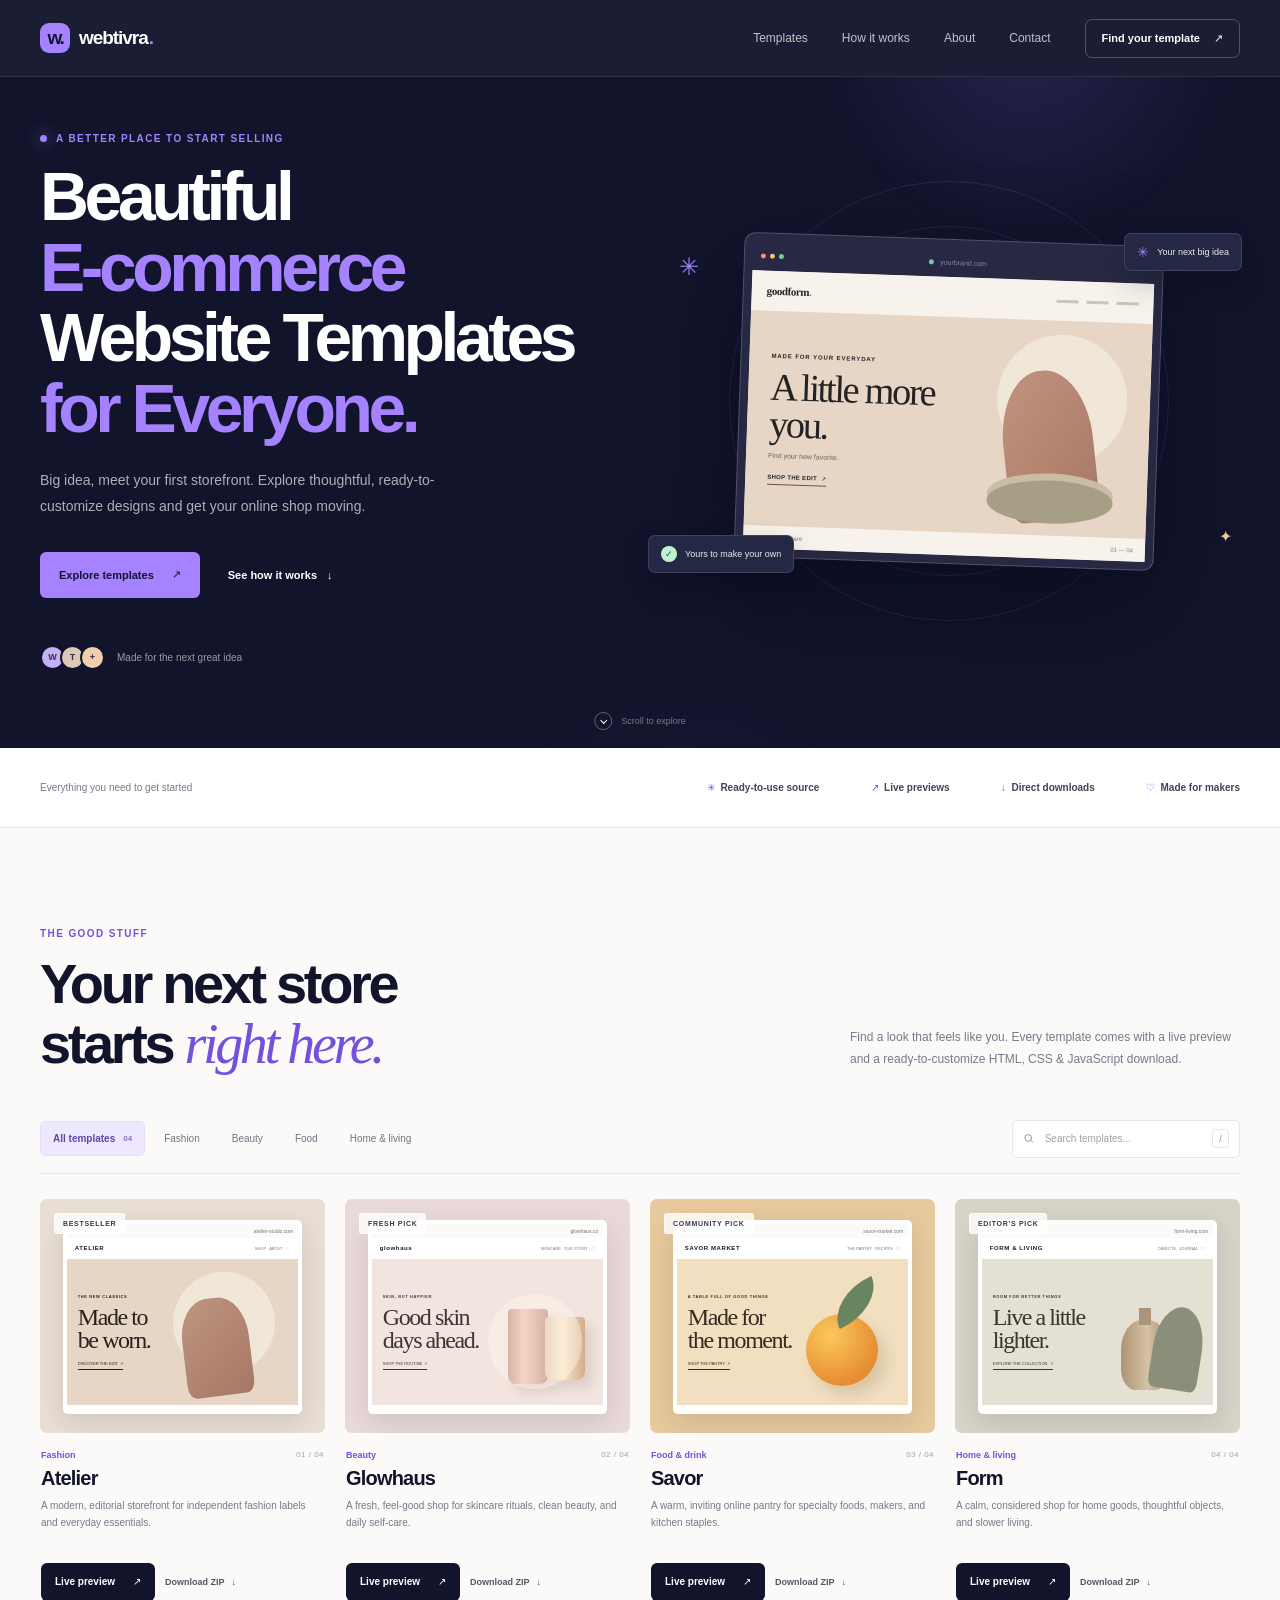
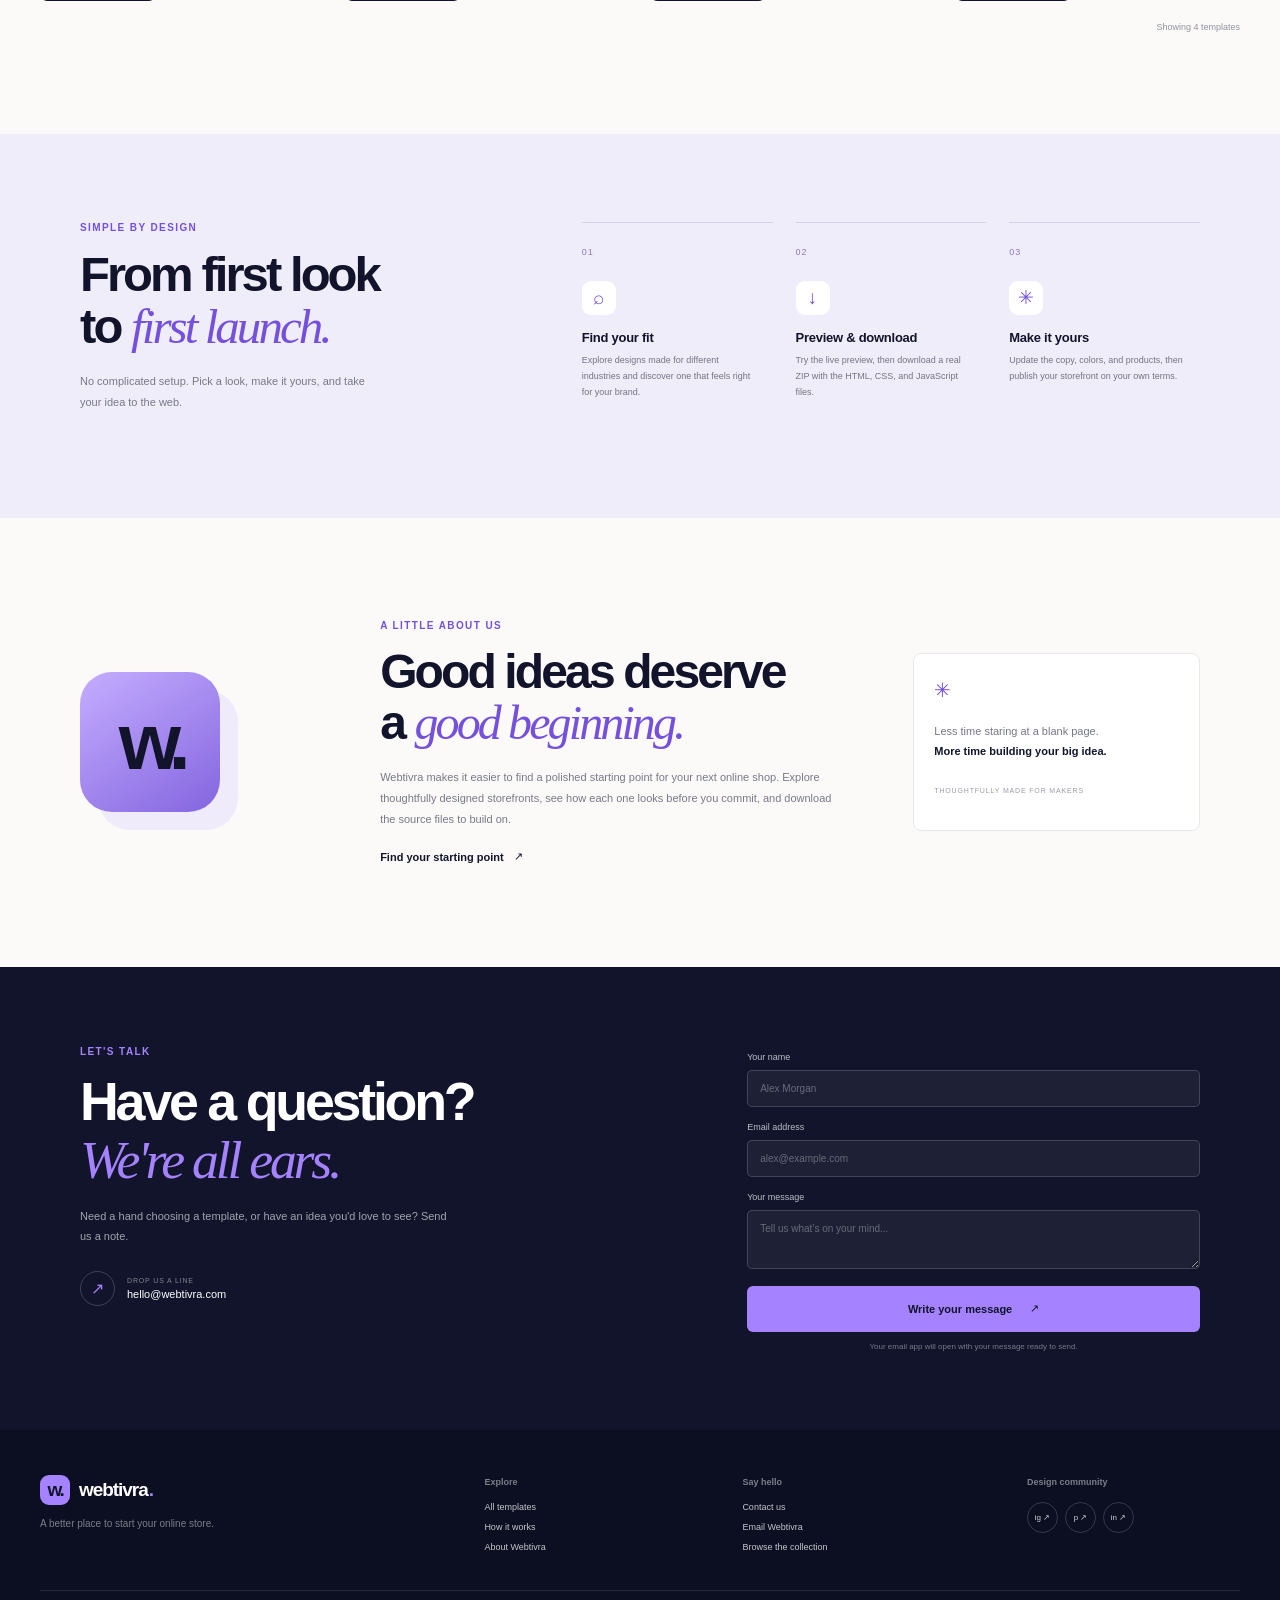
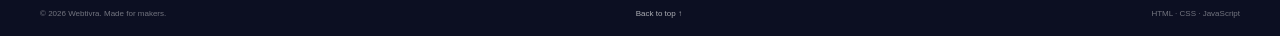
==== commit 6166449b: "Complete Webtivra website" ====
--- a/index.html
+++ b/index.html
@@ -3,971 +3,173 @@
 <head>
 	<meta charset="utf-8">
 	<meta name="viewport" content="width=device-width, initial-scale=1">
-	<meta name="theme-color" content="#fff8e7">
-	<meta name="description" content="Thoughtfully chosen clothing, beautifully worn. Discover everyday essentials and timeless pieces at Stylish Wear.">
-	<title>STYLISH WEAR — Wear Your Style</title>
-	<link rel="preconnect" href="https://fonts.googleapis.com">
-	<link rel="preconnect" href="https://fonts.gstatic.com" crossorigin>
-	<link href="https://fonts.googleapis.com/css2?family=DM+Sans:wght@400;500;600;700&family=Playfair+Display:ital,wght@0,500;0,600;0,700;1,500;1,600&display=swap" rel="stylesheet">
-	<link href="https://unpkg.com/aos@2.3.4/dist/aos.css" rel="stylesheet">
-	<style>
-		:root {
-			color-scheme: light;
-			--cream: #fff8e7;
-			--paper: #fffdf7;
-			--brown: #2b1a12;
-			--brown-soft: #604d40;
-			--muted: #8d7e6d;
-			--gold: #c9a227;
-			--gold-light: #e7d28b;
-			--line: rgba(43, 26, 18, .12);
-			--serif: "Playfair Display", Georgia, serif;
-			--sans: "DM Sans", Arial, sans-serif;
-			font-family: var(--sans);
-			color: var(--brown);
-			background: var(--cream);
-			font-synthesis: none;
-			text-rendering: optimizeLegibility;
-			-webkit-font-smoothing: antialiased;
-		}
-
-		* { box-sizing: border-box; }
-		html { scroll-behavior: smooth; scroll-padding-top: 90px; }
-		body { margin: 0; min-width: 320px; background: var(--cream); }
-		body.drawer-open { overflow: hidden; }
-		a { color: inherit; text-decoration: none; }
-		button { font: inherit; color: inherit; }
-		button, a { -webkit-tap-highlight-color: transparent; }
-		img { display: block; width: 100%; }
-		::selection { color: var(--brown); background: var(--gold-light); }
-
-		.announcement {
-			min-height: 34px;
-			display: flex;
-			align-items: center;
-			justify-content: center;
-			padding: 7px 16px;
-			background: var(--brown);
-			color: var(--cream);
-			font-size: 10px;
-			font-weight: 600;
-			letter-spacing: .16em;
-			text-align: center;
-			text-transform: uppercase;
-		}
-
-		.site-header {
-			position: sticky;
-			z-index: 20;
-			top: 0;
-			display: grid;
-			grid-template-columns: 1fr auto 1fr;
-			align-items: center;
-			min-height: 76px;
-			padding: 0 clamp(22px, 6vw, 92px);
-			border-bottom: 1px solid rgba(43, 26, 18, .08);
-			background: rgba(255, 248, 231, .93);
-			backdrop-filter: blur(14px);
-		}
-
-		.wordmark {
-			width: fit-content;
-			font-size: 15px;
-			font-weight: 700;
-			letter-spacing: .19em;
-		}
-
-		.wordmark span { color: var(--gold); }
-		.primary-nav { display: flex; align-items: center; gap: clamp(20px, 3.2vw, 48px); }
-		.primary-nav a {
-			position: relative;
-			padding: 8px 0;
-			color: var(--brown-soft);
-			font-size: 11px;
-			font-weight: 500;
-			letter-spacing: .04em;
-			transition: color .2s ease;
-		}
-
-		.primary-nav a::after {
-			position: absolute;
-			right: 0;
-			bottom: 2px;
-			left: 0;
-			height: 1px;
-			background: var(--gold);
-			content: "";
-			transform: scaleX(0);
-			transform-origin: right;
-			transition: transform .25s ease;
-		}
-
-		.primary-nav a:hover { color: var(--brown); }
-		.primary-nav a:hover::after { transform: scaleX(1); transform-origin: left; }
-		.header-actions { display: flex; justify-content: flex-end; align-items: center; gap: 12px; }
-		.icon-button {
-			position: relative;
-			display: inline-flex;
-			align-items: center;
-			justify-content: center;
-			width: 42px;
-			height: 42px;
-			padding: 0;
-			border: 1px solid var(--line);
-			border-radius: 50%;
-			background: transparent;
-			cursor: pointer;
-			transition: color .2s ease, background .2s ease, border-color .2s ease;
-		}
-
-		.icon-button:hover { border-color: var(--brown); background: var(--brown); color: var(--cream); }
-		.icon-button svg { width: 18px; height: 18px; fill: none; stroke: currentColor; stroke-width: 1.5; }
-		.cart-count {
-			position: absolute;
-			top: -3px;
-			right: -3px;
-			display: grid;
-			width: 18px;
-			height: 18px;
-			place-items: center;
-			border: 2px solid var(--cream);
-			border-radius: 50%;
-			background: var(--gold);
-			color: white;
-			font-size: 9px;
-			font-weight: 700;
-		}
-
-		.menu-toggle { display: none; }
-		.hero {
-			position: relative;
-			display: grid;
-			grid-template-columns: .94fr 1.06fr;
-			align-items: center;
-			min-height: min(690px, calc(100svh - 110px));
-			padding: 54px clamp(24px, 9.2vw, 144px) 68px;
-			overflow: hidden;
-			isolation: isolate;
-			background:
-				radial-gradient(ellipse at 75% 48%, rgba(201, 162, 39, .13), transparent 37%),
-				linear-gradient(112deg, var(--cream) 45%, #faf0d8 100%);
-		}
-
-		.hero::before {
-			position: absolute;
-			z-index: -1;
-			top: 12%;
-			right: 8%;
-			width: min(43vw, 540px);
-			aspect-ratio: 1;
-			border: 1px solid rgba(201, 162, 39, .2);
-			border-radius: 50%;
-			content: "";
-		}
-
-		.hero::after {
-			position: absolute;
-			z-index: -1;
-			top: 19%;
-			right: 12%;
-			width: min(35vw, 440px);
-			aspect-ratio: 1;
-			border: 1px solid rgba(201, 162, 39, .14);
-			border-radius: 50%;
-			content: "";
-		}
-
-		.hero-copy { position: relative; z-index: 2; max-width: 510px; }
-		.eyebrow {
-			display: flex;
-			align-items: center;
-			gap: 11px;
-			margin: 0 0 23px;
-			color: var(--muted);
-			font-size: 10px;
-			font-weight: 700;
-			letter-spacing: .2em;
-			text-transform: uppercase;
-		}
-
-		.eyebrow::before { width: 24px; height: 1px; background: var(--gold); content: ""; }
-		h1, h2, h3, p { margin-top: 0; }
-		.hero h1 {
-			max-width: 540px;
-			margin: 0;
-			font-family: var(--serif);
-			font-size: clamp(60px, 7.3vw, 106px);
-			font-weight: 500;
-			letter-spacing: -.075em;
-			line-height: .96;
-		}
-
-		.hero h1 span { display: block; color: var(--gold); font-style: italic; }
-		.hero-underline { display: block; width: 126px; height: 3px; margin: 25px 0 20px; background: var(--gold); }
-		.hero-description { max-width: 360px; margin: 0 0 29px; color: var(--brown-soft); font-size: 13px; line-height: 1.9; }
-		.hero-cta { display: flex; flex-wrap: wrap; gap: 11px; }
-		.button {
-			display: inline-flex;
-			min-height: 48px;
-			align-items: center;
-			justify-content: center;
-			gap: 12px;
-			padding: 0 20px;
-			border: 1px solid var(--brown);
-			background: var(--brown);
-			color: var(--cream);
-			font-size: 10px;
-			font-weight: 700;
-			letter-spacing: .11em;
-			text-transform: uppercase;
-			cursor: pointer;
-			transition: background .2s ease, color .2s ease, border-color .2s ease, transform .2s ease;
-		}
-
-		.button:hover { border-color: var(--gold); background: var(--gold); color: var(--brown); transform: translateY(-2px); }
-		.button svg { width: 15px; height: 15px; fill: none; stroke: currentColor; stroke-width: 1.7; }
-		.button-outline { border-color: rgba(43, 26, 18, .26); background: transparent; color: var(--brown); }
-		.button-outline:hover { border-color: var(--brown); background: var(--brown); color: var(--cream); }
-		.hero-note { display: flex; align-items: center; gap: 9px; margin: 27px 0 0; color: var(--muted); font-size: 10px; }
-		.hero-note span { color: var(--gold); letter-spacing: .12em; }
-		.hero-stage { position: relative; height: clamp(360px, 40vw, 560px); min-width: 0; }
-		#product-canvas { position: absolute; inset: 0; width: 100%; height: 100%; }
-		.stage-caption {
-			position: absolute;
-			right: 3%;
-			bottom: 5%;
-			display: flex;
-			align-items: center;
-			gap: 9px;
-			color: var(--muted);
-			font-size: 9px;
-			font-weight: 600;
-			letter-spacing: .14em;
-			text-transform: uppercase;
-		}
-
-		.stage-caption::before { width: 6px; height: 6px; border-radius: 50%; background: var(--gold); content: ""; box-shadow: 0 0 12px rgba(201, 162, 39, .65); }
-		.floating-note {
-			position: absolute;
-			top: 17%;
-			right: 0;
-			padding: 11px 15px;
-			border: 1px solid rgba(43, 26, 18, .1);
-			background: rgba(255, 253, 247, .8);
-			box-shadow: 0 12px 35px rgba(43, 26, 18, .05);
-			color: var(--brown-soft);
-			font-size: 9px;
-			letter-spacing: .13em;
-			text-transform: uppercase;
-		}
-
-		.section { padding: 104px clamp(22px, 8vw, 122px); }
-		.section-heading { display: flex; align-items: flex-end; justify-content: space-between; gap: 28px; margin-bottom: 38px; }
-		.section-heading-copy { max-width: 530px; }
-		.section-kicker { margin: 0 0 13px; color: var(--gold); font-size: 9px; font-weight: 700; letter-spacing: .2em; text-transform: uppercase; }
-		.section-heading h2 {
-			margin: 0;
-			font-family: var(--serif);
-			font-size: clamp(39px, 5vw, 64px);
-			font-weight: 500;
-			letter-spacing: -.055em;
-			line-height: 1.05;
-		}
-
-		.section-heading h2 em { color: var(--gold); font-weight: 500; }
-		.section-subtitle { max-width: 300px; margin: 0 0 4px; color: var(--muted); font-size: 12px; line-height: 1.8; }
-		.categories-section { background: var(--paper); }
-		.category-grid { display: grid; grid-template-columns: repeat(3, 1fr); gap: 18px; }
-		.category-card {
-			position: relative;
-			min-height: 390px;
-			overflow: hidden;
-			background: #e9dfcc;
-			isolation: isolate;
-			transform-style: preserve-3d;
-			transition: transform .2s ease, box-shadow .25s ease;
-		}
-
-		.category-card:hover { box-shadow: 0 22px 55px rgba(43, 26, 18, .16); }
-		.category-card img { position: absolute; z-index: -2; inset: 0; width: 100%; height: 100%; object-fit: cover; transition: transform .7s cubic-bezier(.2, .7, .2, 1); }
-		.category-card:hover img { transform: scale(1.055); }
-		.category-card::after { position: absolute; z-index: -1; inset: 25% 0 0; background: linear-gradient(180deg, transparent, rgba(28, 17, 12, .72)); content: ""; }
-		.category-info { position: absolute; right: 24px; bottom: 23px; left: 24px; color: #fffaf0; transform: translateZ(30px); }
-		.category-info p { margin: 0 0 7px; color: rgba(255, 248, 231, .76); font-size: 9px; font-weight: 600; letter-spacing: .15em; text-transform: uppercase; }
-		.category-info h3 { margin: 0; font-family: var(--serif); font-size: clamp(24px, 3vw, 34px); font-weight: 500; }
-		.category-arrow {
-			position: absolute;
-			right: 24px;
-			bottom: 28px;
-			display: grid;
-			width: 39px;
-			height: 39px;
-			place-items: center;
-			border: 1px solid rgba(255, 248, 231, .65);
-			border-radius: 50%;
-			color: #fffaf0;
-			transform: translateZ(30px);
-			transition: background .2s ease, color .2s ease;
-		}
-
-		.category-card:hover .category-arrow { background: var(--cream); color: var(--brown); }
-		.category-arrow svg { width: 16px; height: 16px; fill: none; stroke: currentColor; stroke-width: 1.5; }
-		.shop-section { background: var(--cream); }
-		.product-toolbar { display: flex; align-items: center; justify-content: space-between; gap: 20px; margin: -5px 0 27px; padding-bottom: 17px; border-bottom: 1px solid var(--line); }
-		.filter-list { display: flex; flex-wrap: wrap; gap: 7px; }
-		.filter-button {
-			padding: 8px 14px;
-			border: 1px solid transparent;
-			border-radius: 30px;
-			background: transparent;
-			color: var(--muted);
-			font-size: 10px;
-			cursor: pointer;
-			transition: all .2s ease;
-		}
-
-		.filter-button:hover, .filter-button.active { border-color: var(--brown); background: var(--brown); color: var(--cream); }
-		.product-count { flex: 0 0 auto; color: var(--muted); font-size: 10px; letter-spacing: .04em; }
-		.product-grid { display: grid; grid-template-columns: repeat(4, minmax(0, 1fr)); gap: 34px 18px; }
-		.product-card { min-width: 0; animation: card-in .38s ease both; }
-		@keyframes card-in { from { opacity: 0; transform: translateY(12px); } to { opacity: 1; transform: translateY(0); } }
-		.product-photo { position: relative; overflow: hidden; aspect-ratio: .79; background: #ede5d7; }
-		.product-photo img { width: 100%; height: 100%; object-fit: cover; transition: transform .55s cubic-bezier(.2, .7, .2, 1); }
-		.product-card:hover .product-photo img { transform: scale(1.045); }
-		.product-badge {
-			position: absolute;
-			top: 12px;
-			left: 12px;
-			padding: 6px 9px;
-			background: var(--paper);
-			color: var(--brown);
-			font-size: 8px;
-			font-weight: 700;
-			letter-spacing: .1em;
-			text-transform: uppercase;
-		}
-
-		.favorite-button {
-			position: absolute;
-			top: 10px;
-			right: 10px;
-			display: grid;
-			width: 34px;
-			height: 34px;
-			place-items: center;
-			border: 0;
-			border-radius: 50%;
-			background: rgba(255, 253, 247, .92);
-			cursor: pointer;
-			transition: color .2s ease, transform .2s ease;
-		}
-
-		.favorite-button:hover { color: #a84735; transform: scale(1.08); }
-		.favorite-button.is-favorite { color: #a84735; }
-		.favorite-button svg { width: 17px; height: 17px; fill: none; stroke: currentColor; stroke-width: 1.5; }
-		.favorite-button.is-favorite svg { fill: currentColor; }
-		.add-button {
-			position: absolute;
-			right: 10px;
-			bottom: 10px;
-			left: 10px;
-			min-height: 41px;
-			border: 0;
-			background: rgba(255, 253, 247, .95);
-			color: var(--brown);
-			font-size: 9px;
-			font-weight: 700;
-			letter-spacing: .12em;
-			text-transform: uppercase;
-			cursor: pointer;
-			opacity: 0;
-			transform: translateY(7px);
-			transition: opacity .2s ease, transform .2s ease, background .2s ease, color .2s ease;
-		}
-
-		.product-card:hover .add-button, .add-button:focus-visible { opacity: 1; transform: translateY(0); }
-		.add-button:hover { background: var(--brown); color: var(--cream); }
-		.product-details { padding-top: 14px; }
-		.product-meta { display: flex; align-items: center; justify-content: space-between; gap: 8px; margin-bottom: 7px; }
-		.product-category { color: var(--muted); font-size: 9px; letter-spacing: .1em; text-transform: uppercase; }
-		.product-rating { color: var(--gold); font-size: 10px; letter-spacing: .02em; }
-		.product-name { margin: 0; font-family: var(--serif); font-size: 17px; font-weight: 500; }
-		.product-price { margin: 5px 0 0; color: var(--brown-soft); font-size: 11px; }
-		.product-price del { margin-left: 6px; color: #aa9d8e; }
-		.empty-products { grid-column: 1 / -1; padding: 40px; color: var(--muted); text-align: center; }
-		.service-strip { padding: 28px clamp(22px, 8vw, 122px); border-block: 1px solid var(--line); background: #fbf3e2; }
-		.service-grid { display: grid; grid-template-columns: repeat(4, 1fr); gap: 20px; }
-		.service-item { display: flex; align-items: center; justify-content: center; gap: 13px; }
-		.service-icon { display: grid; width: 38px; height: 38px; flex: 0 0 auto; place-items: center; border: 1px solid rgba(201, 162, 39, .45); border-radius: 50%; color: var(--gold); }
-		.service-icon svg { width: 17px; height: 17px; fill: none; stroke: currentColor; stroke-width: 1.5; }
-		.service-item strong { display: block; margin-bottom: 4px; font-size: 10px; font-weight: 700; }
-		.service-item span { display: block; color: var(--muted); font-size: 9px; }
-		.reviews-section { background: var(--paper); }
-		.review-grid { display: grid; grid-template-columns: repeat(3, 1fr); gap: 15px; }
-		.review-card { padding: 27px 25px; border: 1px solid var(--line); background: var(--cream); }
-		.review-stars { margin-bottom: 17px; color: var(--gold); font-size: 12px; letter-spacing: .15em; }
-		.review-card blockquote { margin: 0 0 22px; font-family: var(--serif); font-size: 19px; line-height: 1.55; }
-		.reviewer { display: flex; align-items: center; gap: 11px; }
-		.reviewer-avatar { display: grid; width: 35px; height: 35px; place-items: center; border-radius: 50%; background: #efe3c9; color: var(--brown-soft); font-family: var(--serif); font-size: 14px; }
-		.reviewer strong { display: block; font-size: 10px; }
-		.reviewer span { display: block; margin-top: 4px; color: var(--muted); font-size: 9px; }
-		.contact-section { padding-top: 70px; padding-bottom: 70px; background: var(--brown); color: var(--cream); }
-		.contact-wrap { display: flex; align-items: center; justify-content: space-between; gap: 32px; }
-		.contact-section .section-kicker { color: var(--gold-light); }
-		.contact-section h2 { max-width: 570px; margin: 0; font-family: var(--serif); font-size: clamp(38px, 5vw, 62px); font-weight: 500; letter-spacing: -.055em; line-height: 1.08; }
-		.contact-section h2 em { color: var(--gold-light); }
-		.contact-section .button { flex: 0 0 auto; border-color: var(--gold-light); background: var(--gold-light); color: var(--brown); }
-		.contact-section .button:hover { border-color: var(--cream); background: var(--cream); }
-		.site-footer { padding: 38px clamp(22px, 8vw, 122px) 22px; background: #21130e; color: var(--cream); }
-		.footer-top { display: grid; grid-template-columns: 1.5fr 1fr 1fr 1fr; gap: 38px; padding-bottom: 35px; }
-		.footer-brand .wordmark { display: inline-block; margin-bottom: 14px; }
-		.footer-brand p { max-width: 235px; margin: 0; color: rgba(255, 248, 231, .61); font-size: 11px; line-height: 1.8; }
-		.footer-column h3 { margin: 0 0 15px; color: var(--gold-light); font-size: 9px; letter-spacing: .15em; text-transform: uppercase; }
-		.footer-column a { display: block; width: fit-content; margin: 10px 0; color: rgba(255, 248, 231, .7); font-size: 10px; transition: color .2s ease; }
-		.footer-column a:hover { color: var(--gold-light); }
-		.footer-bottom { display: flex; justify-content: space-between; gap: 18px; padding-top: 17px; border-top: 1px solid rgba(255, 248, 231, .13); color: rgba(255, 248, 231, .5); font-size: 9px; }
-		.overlay { position: fixed; z-index: 39; inset: 0; background: rgba(24, 15, 11, .38); opacity: 0; visibility: hidden; transition: opacity .25s ease, visibility .25s ease; }
-		.overlay.visible { opacity: 1; visibility: visible; }
-		.cart-drawer {
-			position: fixed;
-			z-index: 40;
-			top: 0;
-			right: 0;
-			display: flex;
-			width: min(420px, 100%);
-			height: 100%;
-			flex-direction: column;
-			padding: 26px;
-			background: var(--paper);
-			box-shadow: -15px 0 45px rgba(43, 26, 18, .12);
-			transform: translateX(102%);
-			transition: transform .3s cubic-bezier(.2, .7, .2, 1);
-		}
-
-		.cart-drawer.open { transform: translateX(0); }
-		.drawer-header { display: flex; align-items: center; justify-content: space-between; padding-bottom: 18px; border-bottom: 1px solid var(--line); }
-		.drawer-header h2 { margin: 0; font-family: var(--serif); font-size: 25px; font-weight: 500; }
-		.drawer-close { border: 0; background: transparent; font-size: 24px; cursor: pointer; }
-		.cart-items { flex: 1; overflow-y: auto; }
-		.cart-empty { padding: 45px 0; color: var(--muted); font-size: 12px; text-align: center; }
-		.cart-row { display: grid; grid-template-columns: 68px 1fr auto; align-items: center; gap: 13px; padding: 17px 0; border-bottom: 1px solid var(--line); }
-		.cart-row img { width: 68px; height: 82px; object-fit: cover; }
-		.cart-row h3 { margin: 0 0 5px; font-family: var(--serif); font-size: 14px; font-weight: 500; }
-		.cart-row p { margin: 0; color: var(--muted); font-size: 10px; }
-		.cart-row .remove-item { padding: 5px; border: 0; background: transparent; color: var(--muted); font-size: 9px; cursor: pointer; }
-		.cart-row .remove-item:hover { color: #a84735; }
-		.drawer-footer { padding-top: 16px; border-top: 1px solid var(--line); }
-		.subtotal-row { display: flex; justify-content: space-between; margin-bottom: 14px; font-size: 12px; font-weight: 600; }
-		.drawer-footer .button { width: 100%; }
-		.toast {
-			position: fixed;
-			z-index: 50;
-			right: 22px;
-			bottom: 22px;
-			padding: 13px 18px;
-			background: var(--brown);
-			color: var(--cream);
-			font-size: 11px;
-			box-shadow: 0 8px 26px rgba(43, 26, 18, .16);
-			opacity: 0;
-			pointer-events: none;
-			transform: translateY(12px);
-			transition: opacity .2s ease, transform .2s ease;
-		}
-
-		.toast.show { opacity: 1; transform: translateY(0); }
-		@media (max-width: 900px) {
-			.site-header { padding-inline: 25px; }
-			.primary-nav { gap: 18px; }
-			.hero { grid-template-columns: 1fr 1fr; padding-inline: 7vw; }
-			.category-card { min-height: 330px; }
-			.product-grid { grid-template-columns: repeat(3, minmax(0, 1fr)); }
-			.service-grid { grid-template-columns: repeat(2, 1fr); row-gap: 22px; }
-		}
-
-		@media (max-width: 650px) {
-			html { scroll-padding-top: 72px; }
-			.site-header { min-height: 65px; grid-template-columns: 1fr auto; padding-inline: 20px; }
-			.wordmark { font-size: 13px; }
-			.primary-nav {
-				position: absolute;
-				top: 64px;
-				right: 0;
-				left: 0;
-				display: none;
-				align-items: stretch;
-				gap: 0;
-				padding: 10px 22px 17px;
-				border-bottom: 1px solid var(--line);
-				background: var(--cream);
-			}
-
-			.primary-nav.open { display: flex; flex-direction: column; }
-			.primary-nav a { padding: 12px 0; border-bottom: 1px solid rgba(43, 26, 18, .07); }
-			.primary-nav a::after { display: none; }
-			.menu-toggle { display: inline-flex; }
-			.header-actions { gap: 8px; }
-			.icon-button { width: 38px; height: 38px; }
-			.hero { grid-template-columns: 1fr; min-height: auto; padding: 68px 23px 34px; }
-			.hero-copy { max-width: 440px; }
-			.hero h1 { font-size: clamp(59px, 14vw, 88px); }
-			.hero-underline { margin-block: 20px 16px; }
-			.hero-description { max-width: 330px; font-size: 12px; }
-			.hero-stage { height: min(103vw, 420px); margin: -12px -10px 0; }
-			.hero::before { top: 44%; right: 6%; width: 76vw; }
-			.hero::after { top: 47%; right: 12%; width: 64vw; }
-			.floating-note { top: 15%; right: 4%; }
-			.stage-caption { right: 5%; bottom: 4%; }
-			.section { padding: 70px 21px; }
-			.section-heading { align-items: flex-start; flex-direction: column; gap: 14px; margin-bottom: 25px; }
-			.section-heading h2 { font-size: 43px; }
-			.section-subtitle { max-width: 340px; font-size: 11px; }
-			.category-grid { grid-template-columns: 1fr; gap: 12px; }
-			.category-card { min-height: 350px; }
-			.category-info { right: 20px; bottom: 20px; left: 20px; }
-			.category-arrow { right: 20px; bottom: 23px; }
-			.product-toolbar { align-items: flex-start; flex-direction: column; gap: 10px; }
-			.filter-list { gap: 3px; }
-			.filter-button { padding: 7px 10px; font-size: 9px; }
-			.product-count { align-self: flex-end; }
-			.product-grid { grid-template-columns: repeat(2, minmax(0, 1fr)); gap: 24px 12px; }
-			.product-photo { aspect-ratio: .75; }
-			.product-badge { top: 8px; left: 8px; padding: 5px 6px; font-size: 7px; }
-			.favorite-button { top: 7px; right: 7px; width: 30px; height: 30px; }
-			.add-button { right: 7px; bottom: 7px; left: 7px; min-height: 35px; font-size: 8px; opacity: 1; transform: none; }
-			.product-details { padding-top: 11px; }
-			.product-name { font-size: 15px; }
-			.product-category, .product-price { font-size: 9px; }
-			.service-strip { padding: 24px 20px; }
-			.service-grid { grid-template-columns: 1fr 1fr; gap: 20px 10px; }
-			.service-item { justify-content: flex-start; gap: 9px; }
-			.service-icon { width: 33px; height: 33px; }
-			.service-item strong { font-size: 9px; }
-			.service-item span { font-size: 8px; line-height: 1.5; }
-			.review-grid { grid-template-columns: 1fr; gap: 11px; }
-			.review-card { padding: 22px; }
-			.contact-wrap { align-items: flex-start; flex-direction: column; }
-			.site-footer { padding: 32px 22px 19px; }
-			.footer-top { grid-template-columns: 1fr 1fr; gap: 26px 18px; }
-			.footer-brand { grid-column: 1 / -1; }
-			.footer-bottom { font-size: 8px; }
-		}
-
-		@media (prefers-reduced-motion: reduce) {
-			*, *::before, *::after { scroll-behavior: auto !important; animation-duration: .01ms !important; animation-iteration-count: 1 !important; transition-duration: .01ms !important; }
-		}
-	</style>
+	<meta name="theme-color" content="#11142b">
+	<meta name="description" content="Discover free e-commerce website templates for fashion, beauty, food, and home brands. Preview every design and download ready-to-customize HTML, CSS, and JavaScript source code.">
+	<meta name="keywords" content="Free E-commerce Website Templates, HTML CSS JavaScript Templates, Free Website Source Code, online store templates">
+	<meta property="og:type" content="website">
+	<meta property="og:title" content="WEBTIVRA — E-commerce templates, ready for your next big idea">
+	<meta property="og:description" content="Explore polished online store templates. Preview every design and download the complete source code.">
+	<meta property="og:url" content="https://webtivra.com/">
+	<meta property="og:site_name" content="WEBTIVRA">
+	<title>WEBTIVRA — Free E-commerce Website Templates</title>
+	<link rel="canonical" href="https://webtivra.com/">
+	<link rel="icon" href="favicon.svg" type="image/svg+xml">
+	<link rel="stylesheet" href="styles.css">
+	<script src="app.js" defer></script>
 </head>
 <body>
-	<div class="announcement">A little something extra — free shipping on orders over $100</div>
+	<a class="skip-link" href="#main">Skip to content</a>
 	<header class="site-header">
-		<a class="wordmark" href="#home" aria-label="Stylish Wear home">STYLISH <span>WEAR</span></a>
-		<nav class="primary-nav" id="primary-nav" aria-label="Main navigation">
-			<a href="#home">Home</a>
-			<a href="#shop">Shop</a>
-			<a href="#services">Services</a>
-			<a href="#reviews">Reviews</a>
-			<a href="#contact">Contact</a>
-		</nav>
-		<div class="header-actions">
-			<button class="icon-button" id="cart-open" type="button" aria-label="Open shopping cart">
-				<svg viewBox="0 0 24 24" aria-hidden="true"><path d="M3 4h2l2.2 11.1a2 2 0 0 0 2 1.6h8.5a2 2 0 0 0 1.9-1.4L21 8H6"/><circle cx="10" cy="20" r="1"/><circle cx="18" cy="20" r="1"/></svg>
-				<span class="cart-count" id="cart-count">0</span>
+		<div class="header-inner">
+			<a class="brand" href="#home" aria-label="Webtivra home"><span class="brand-mark" aria-hidden="true">w.</span>webtivra<span class="brand-period">.</span></a>
+			<button class="menu-toggle" id="menu-toggle" type="button" aria-label="Open navigation menu" aria-expanded="false" aria-controls="primary-nav">
+				<span></span><span></span>
 			</button>
-			<button class="icon-button menu-toggle" id="menu-toggle" type="button" aria-label="Open navigation menu" aria-expanded="false">
-				<svg viewBox="0 0 24 24" aria-hidden="true"><path d="M4 7h16M4 12h16M4 17h16"/></svg>
-			</button>
+			<nav class="primary-nav" id="primary-nav" aria-label="Main navigation">
+				<a href="#templates">Templates</a>
+				<a href="#how-it-works">How it works</a>
+				<a href="#about">About</a>
+				<a href="#contact">Contact</a>
+				<a class="nav-cta" href="#templates">Find your template <span aria-hidden="true">↗</span></a>
+			</nav>
 		</div>
 	</header>
 
-	<main>
+	<main id="main">
 		<section class="hero" id="home" aria-labelledby="hero-title">
-			<div class="hero-copy" data-aos="fade-up" data-aos-duration="800">
-				<p class="eyebrow">Good clothes. Good days.</p>
-				<h1 id="hero-title">Wear Your <span>Style.</span></h1>
-				<span class="hero-underline" aria-hidden="true"></span>
-				<p class="hero-description">The pieces you reach for, again and again. Thoughtfully picked, beautifully made, and ready to make your own.</p>
-				<div class="hero-cta">
-					<a class="button" href="#shop">Shop now <svg viewBox="0 0 24 24" aria-hidden="true"><path d="M4 12h15m-6-6 6 6-6 6"/></svg></a>
-					<a class="button button-outline" href="#categories">Explore collection</a>
+			<div class="hero-glow hero-glow-one" aria-hidden="true"></div>
+			<div class="hero-glow hero-glow-two" aria-hidden="true"></div>
+			<div class="hero-inner">
+				<div class="hero-copy">
+					<p class="eyebrow"><span class="eyebrow-dot"></span> A better place to start selling</p>
+					<h1 id="hero-title">Beautiful <span class="nowrap">E-commerce</span> Website Templates <span>for Everyone.</span></h1>
+					<p class="hero-description">Big idea, meet your first storefront. Explore thoughtful, ready-to-customize designs and get your online shop moving.</p>
+					<div class="hero-actions">
+						<a class="button button-primary" href="#templates">Explore templates <span aria-hidden="true">↗</span></a>
+						<a class="text-link" href="#how-it-works">See how it works <span aria-hidden="true">↓</span></a>
+					</div>
+					<div class="hero-proof"><span class="proof-avatars" aria-hidden="true"><i>W</i><i>T</i><i>+</i></span><span>Made for the next great idea</span></div>
 				</div>
-				<p class="hero-note"><span>★★★★★</span> Loved by 2,000+ happy customers</p>
+				<div class="hero-art" aria-label="Illustration of a sample online storefront">
+					<div class="art-orbit orbit-a" aria-hidden="true"></div>
+					<div class="art-orbit orbit-b" aria-hidden="true"></div>
+					<div class="floating-label label-top"><span class="label-spark">✳</span> Your next big idea</div>
+					<div class="store-window">
+						<div class="window-bar"><div class="window-dots"><i></i><i></i><i></i></div><div class="window-url"><span></span> yourbrand.com</div><div class="window-menu">•••</div></div>
+						<div class="store-preview">
+							<div class="preview-nav"><strong>goodform<span>.</span></strong><div><i></i><i></i><i></i></div></div>
+							<div class="preview-hero"><div><small>MADE FOR YOUR EVERYDAY</small><strong>A little more<br>you.</strong><span>Find your new favorite.</span><b>SHOP THE EDIT&nbsp; ↗</b></div><div class="preview-product"><span class="product-sun"></span><span class="product-shape"></span><span class="product-pot"></span></div></div>
+							<div class="preview-foot"><span>Curated with care</span><span>01 — 04</span></div>
+						</div>
+					</div>
+					<div class="floating-label label-bottom"><span class="label-check">✓</span> Yours to make your own</div>
+					<div class="art-star star-one" aria-hidden="true">✳</div>
+					<div class="art-star star-two" aria-hidden="true">✦</div>
+				</div>
 			</div>
-			<div class="hero-stage" aria-label="Interactive 3D Stylish Wear T-shirt">
-				<canvas id="product-canvas" aria-hidden="true"></canvas>
-				<span class="floating-note">Made for your everyday</span>
-				<span class="stage-caption">Move your cursor to explore</span>
+			<a class="scroll-cue" href="#templates" aria-label="Scroll to explore templates"><span></span> Scroll to explore</a>
+		</section>
+
+		<section class="trust-strip" aria-label="Platform features">
+			<p>Everything you need to get started</p>
+			<div><span>✳&nbsp; Ready-to-use source</span><span>↗&nbsp; Live previews</span><span>↓&nbsp; Direct downloads</span><span>♡&nbsp; Made for makers</span></div>
+		</section>
+
+		<section class="section templates-section" id="templates" aria-labelledby="templates-title">
+			<div class="section-heading">
+				<div>
+					<p class="section-kicker">The good stuff</p>
+					<h2 id="templates-title">Your next store<br>starts <em>right here.</em></h2>
+				</div>
+				<p class="section-intro">Find a look that feels like you. Every template comes with a live preview and a ready-to-customize HTML, CSS &amp; JavaScript download.</p>
+			</div>
+			<div class="template-tools">
+				<div class="filter-list" role="group" aria-label="Filter templates by category">
+					<button class="filter-button active" type="button" data-filter="all" aria-pressed="true">All templates <span>04</span></button>
+					<button class="filter-button" type="button" data-filter="fashion" aria-pressed="false">Fashion</button>
+					<button class="filter-button" type="button" data-filter="beauty" aria-pressed="false">Beauty</button>
+					<button class="filter-button" type="button" data-filter="food" aria-pressed="false">Food</button>
+					<button class="filter-button" type="button" data-filter="home" aria-pressed="false">Home &amp; living</button>
+				</div>
+				<label class="search-box">
+					<svg viewBox="0 0 24 24" aria-hidden="true"><circle cx="10.8" cy="10.8" r="6.8"></circle><path d="m16 16 4.5 4.5"></path></svg>
+					<span class="visually-hidden">Search templates</span>
+					<input id="template-search" type="search" placeholder="Search templates..." autocomplete="off">
+					<kbd>/</kbd>
+				</label>
+			</div>
+
+			<div class="template-grid" id="template-grid">
+				<article class="template-card" data-category="fashion" data-name="atelier fashion clothing apparel">
+					<a class="template-art art-atelier" href="templates/atelier/index.html" aria-label="Preview Atelier fashion template">
+						<span class="art-browser"><span class="browser-head"><i></i><i></i><i></i><span>atelier-studio.com</span></span><span class="mini-nav"><b>ATELIER</b><i>SHOP&nbsp;&nbsp; ABOUT&nbsp;&nbsp; ♡</i></span><span class="mini-fashion"><i class="fashion-sun"></i><i class="fashion-figure"></i><span><small>THE NEW CLASSICS</small><b>Made to<br>be worn.</b><i>DISCOVER THE EDIT&nbsp; ↗</i></span></span><span class="mini-caption">SPRING / SUMMER — 2025</span></span>
+						<span class="art-chip">BESTSELLER</span><span class="art-open" aria-hidden="true">↗</span>
+					</a>
+					<div class="template-info"><div class="template-meta"><span class="template-category">Fashion</span><span class="template-number">01 / 04</span></div><h3>Atelier</h3><p>A modern, editorial storefront for independent fashion labels and everyday essentials.</p><div class="card-actions"><a class="button button-dark" href="templates/atelier/index.html">Live preview <span aria-hidden="true">↗</span></a><a class="download-link" href="downloads/atelier.zip" download>Download ZIP <span aria-hidden="true">↓</span></a></div></div>
+				</article>
+				<article class="template-card" data-category="beauty" data-name="glowhaus beauty skincare cosmetics">
+					<a class="template-art art-glowhaus" href="templates/glowhaus/index.html" aria-label="Preview Glowhaus beauty template">
+						<span class="art-browser"><span class="browser-head"><i></i><i></i><i></i><span>glowhaus.co</span></span><span class="mini-nav"><b>glowhaus</b><i>SKINCARE&nbsp;&nbsp; OUR STORY&nbsp;&nbsp; ♡</i></span><span class="mini-glow"><span class="glow-copy"><small>SKIN, BUT HAPPIER</small><b>Good skin<br>days ahead.</b><i>SHOP THE ROUTINE&nbsp; ↗</i></span><i class="glow-bottle bottle-one"></i><i class="glow-bottle bottle-two"></i><i class="glow-sphere"></i></span><span class="mini-caption">FEEL GOOD IN YOUR SKIN</span></span>
+						<span class="art-chip">FRESH PICK</span><span class="art-open" aria-hidden="true">↗</span>
+					</a>
+					<div class="template-info"><div class="template-meta"><span class="template-category">Beauty</span><span class="template-number">02 / 04</span></div><h3>Glowhaus</h3><p>A fresh, feel-good shop for skincare rituals, clean beauty, and daily self-care.</p><div class="card-actions"><a class="button button-dark" href="templates/glowhaus/index.html">Live preview <span aria-hidden="true">↗</span></a><a class="download-link" href="downloads/glowhaus.zip" download>Download ZIP <span aria-hidden="true">↓</span></a></div></div>
+				</article>
+				<article class="template-card" data-category="food" data-name="savor food kitchen pantry groceries">
+					<a class="template-art art-savor" href="templates/savor/index.html" aria-label="Preview Savor food template">
+						<span class="art-browser"><span class="browser-head"><i></i><i></i><i></i><span>savor-market.com</span></span><span class="mini-nav"><b>SAVOR MARKET</b><i>THE PANTRY&nbsp;&nbsp; RECIPES&nbsp;&nbsp; ♡</i></span><span class="mini-savor"><span><small>A TABLE FULL OF GOOD THINGS</small><b>Made for<br>the moment.</b><i>SHOP THE PANTRY&nbsp; ↗</i></span><i class="savor-orange"></i><i class="savor-leaf"></i></span><span class="mini-caption">GOOD FOOD, GOOD COMPANY</span></span>
+						<span class="art-chip">COMMUNITY PICK</span><span class="art-open" aria-hidden="true">↗</span>
+					</a>
+					<div class="template-info"><div class="template-meta"><span class="template-category">Food &amp; drink</span><span class="template-number">03 / 04</span></div><h3>Savor</h3><p>A warm, inviting online pantry for specialty foods, makers, and kitchen staples.</p><div class="card-actions"><a class="button button-dark" href="templates/savor/index.html">Live preview <span aria-hidden="true">↗</span></a><a class="download-link" href="downloads/savor.zip" download>Download ZIP <span aria-hidden="true">↓</span></a></div></div>
+				</article>
+				<article class="template-card" data-category="home" data-name="form living home decor interiors furniture">
+					<a class="template-art art-form" href="templates/form/index.html" aria-label="Preview Form home and living template">
+						<span class="art-browser"><span class="browser-head"><i></i><i></i><i></i><span>form-living.com</span></span><span class="mini-nav"><b>FORM &amp; LIVING</b><i>OBJECTS&nbsp;&nbsp; JOURNAL&nbsp;&nbsp; ♡</i></span><span class="mini-form"><span><small>ROOM FOR BETTER THINGS</small><b>Live a little<br>lighter.</b><i>EXPLORE THE COLLECTION&nbsp; ↗</i></span><i class="form-vase"></i><i class="form-shape"></i></span><span class="mini-caption">OBJECTS WITH A LITTLE MORE THOUGHT</span></span>
+						<span class="art-chip">EDITOR'S PICK</span><span class="art-open" aria-hidden="true">↗</span>
+					</a>
+					<div class="template-info"><div class="template-meta"><span class="template-category">Home &amp; living</span><span class="template-number">04 / 04</span></div><h3>Form</h3><p>A calm, considered shop for home goods, thoughtful objects, and slower living.</p><div class="card-actions"><a class="button button-dark" href="templates/form/index.html">Live preview <span aria-hidden="true">↗</span></a><a class="download-link" href="downloads/form.zip" download>Download ZIP <span aria-hidden="true">↓</span></a></div></div>
+				</article>
+			</div>
+			<p class="empty-state" id="empty-state" hidden>No templates match that search. Try another name or category.</p>
+			<p class="results-count" id="results-count" aria-live="polite">Showing 4 templates</p>
+		</section>
+
+		<section class="how-section" id="how-it-works" aria-labelledby="how-title">
+			<div class="how-inner">
+				<div class="how-heading"><p class="section-kicker">Simple by design</p><h2 id="how-title">From first look<br>to <em>first launch.</em></h2><p>No complicated setup. Pick a look, make it yours, and take your idea to the web.</p></div>
+				<div class="steps-grid">
+					<article class="step"><span class="step-number">01</span><span class="step-icon step-icon-preview" aria-hidden="true">⌕</span><h3>Find your fit</h3><p>Explore designs made for different industries and discover one that feels right for your brand.</p></article>
+					<article class="step"><span class="step-number">02</span><span class="step-icon step-icon-download" aria-hidden="true">↓</span><h3>Preview &amp; download</h3><p>Try the live preview, then download a real ZIP with the HTML, CSS, and JavaScript files.</p></article>
+					<article class="step"><span class="step-number">03</span><span class="step-icon step-icon-customize" aria-hidden="true">✳</span><h3>Make it yours</h3><p>Update the copy, colors, and products, then publish your storefront on your own terms.</p></article>
+				</div>
 			</div>
 		</section>
 
-		<section class="section categories-section" id="categories" aria-labelledby="categories-title">
-			<div class="section-heading" data-aos="fade-up">
-				<div class="section-heading-copy">
-					<p class="section-kicker">Find your kind of thing</p>
-					<h2 id="categories-title">A little something<br>for <em>every you.</em></h2>
-				</div>
-				<p class="section-subtitle">From first-day-ready uniforms to the pieces that make an ordinary day feel a little more like you.</p>
-			</div>
-			<div class="category-grid">
-				<a class="category-card" href="#shop" data-filter-link="School Uniforms" data-aos="fade-up" data-aos-delay="0">
-					<img src="https://images.unsplash.com/photo-1503342217505-b0a15ec3261c?auto=format&fit=crop&w=900&q=85" alt="Classic everyday fashion with a timeless feel" loading="lazy">
-					<div class="category-info"><p>Neat, comfy, ready to go</p><h3>School Uniforms</h3></div>
-					<span class="category-arrow" aria-hidden="true"><svg viewBox="0 0 24 24"><path d="M5 12h14m-6-6 6 6-6 6"/></svg></span>
-				</a>
-				<a class="category-card" href="#shop" data-filter-link="Casual Shirts" data-aos="fade-up" data-aos-delay="100">
-					<img src="https://images.unsplash.com/photo-1529139574466-a303027c1d8b?auto=format&fit=crop&w=900&q=85" alt="Relaxed modern streetwear styling" loading="lazy">
-					<div class="category-info"><p>Easy does it</p><h3>Casual Shirts</h3></div>
-					<span class="category-arrow" aria-hidden="true"><svg viewBox="0 0 24 24"><path d="M5 12h14m-6-6 6 6-6 6"/></svg></span>
-				</a>
-				<a class="category-card" href="#shop" data-filter-link="Premium Collection" data-aos="fade-up" data-aos-delay="200">
-					<img src="https://images.unsplash.com/photo-1539109136881-3be0616acf4b?auto=format&fit=crop&w=900&q=85" alt="Elegant premium fashion collection" loading="lazy">
-					<div class="category-info"><p>The one you'll keep forever</p><h3>Premium Collection</h3></div>
-					<span class="category-arrow" aria-hidden="true"><svg viewBox="0 0 24 24"><path d="M5 12h14m-6-6 6 6-6 6"/></svg></span>
-				</a>
-			</div>
+		<section class="about-section" id="about" aria-labelledby="about-title">
+			<div class="about-mark" aria-hidden="true">w.</div>
+			<div class="about-copy"><p class="section-kicker">A little about us</p><h2 id="about-title">Good ideas deserve<br>a <em>good beginning.</em></h2><p>Webtivra makes it easier to find a polished starting point for your next online shop. Explore thoughtfully designed storefronts, see how each one looks before you commit, and download the source files to build on.</p><a class="text-link" href="#templates">Find your starting point <span aria-hidden="true">↗</span></a></div>
+			<div class="about-note"><span class="note-spark" aria-hidden="true">✳</span><p>Less time staring at a blank page.<br><strong>More time building your big idea.</strong></p><span class="note-caption">THOUGHTFULLY MADE FOR MAKERS</span></div>
 		</section>
 
-		<section class="section shop-section" id="shop" aria-labelledby="shop-title">
-			<div class="section-heading" data-aos="fade-up">
-				<div class="section-heading-copy">
-					<p class="section-kicker">A wardrobe worth opening</p>
-					<h2 id="shop-title">The good <em>stuff.</em></h2>
-				</div>
-				<p class="section-subtitle">12 well-loved styles. Made for the everyday, and then some.</p>
-			</div>
-			<div class="product-toolbar">
-				<div class="filter-list" role="group" aria-label="Filter products">
-					<button class="filter-button active" type="button" data-filter="All">All pieces</button>
-					<button class="filter-button" type="button" data-filter="School Uniforms">School uniforms</button>
-					<button class="filter-button" type="button" data-filter="Casual Shirts">Casual shirts</button>
-					<button class="filter-button" type="button" data-filter="Premium Collection">Premium</button>
-				</div>
-				<span class="product-count" id="product-count" aria-live="polite">12 pieces</span>
-			</div>
-			<div class="product-grid" id="product-grid" aria-live="polite"></div>
-		</section>
-
-		<section class="service-strip" id="services" aria-label="Shopping benefits">
-			<div class="service-grid">
-				<div class="service-item"><span class="service-icon"><svg viewBox="0 0 24 24" aria-hidden="true"><path d="M3 7h11v11H3zM14 11h4l3 3v4h-7z"/><circle cx="7.5" cy="19" r="1.5"/><circle cx="17.5" cy="19" r="1.5"/></svg></span><div><strong>Free shipping</strong><span>On all orders over $100</span></div></div>
-				<div class="service-item"><span class="service-icon"><svg viewBox="0 0 24 24" aria-hidden="true"><path d="M4 12a8 8 0 1 0 2.3-5.7L4 8.5"/><path d="M4 4v4.5h4.5M12 8v4l2.5 1.5"/></svg></span><div><strong>Easy returns</strong><span>30 days to find your fit</span></div></div>
-				<div class="service-item"><span class="service-icon"><svg viewBox="0 0 24 24" aria-hidden="true"><path d="M12 22s8-4 8-11V5l-8-3-8 3v6c0 7 8 11 8 11z"/><path d="m9 12 2 2 4-4"/></svg></span><div><strong>Quality promise</strong><span>Pieces made to last</span></div></div>
-				<div class="service-item"><span class="service-icon"><svg viewBox="0 0 24 24" aria-hidden="true"><path d="M20 11.5a7.5 7.5 0 0 1-7.5 7.5H6l-3 2v-6a7.5 7.5 0 1 1 17-3.5z"/></svg></span><div><strong>Here to help</strong><span>Real people, real answers</span></div></div>
-			</div>
-		</section>
-
-		<section class="section reviews-section" id="reviews" aria-labelledby="reviews-title">
-			<div class="section-heading" data-aos="fade-up">
-				<div class="section-heading-copy">
-					<p class="section-kicker">Don't just take our word for it</p>
-					<h2 id="reviews-title">Worn &amp; <em>loved.</em></h2>
-				</div>
-				<p class="section-subtitle">A few kind words from people who've found their new favourites.</p>
-			</div>
-			<div class="review-grid">
-				<article class="review-card" data-aos="fade-up">
-					<div class="review-stars" aria-label="5 out of 5 stars">★★★★★</div>
-					<blockquote>“The fabric feels lovely, the fit is just right, and I’ve already been asked where I got it.”</blockquote>
-					<div class="reviewer"><span class="reviewer-avatar">A</span><div><strong>Amara K.</strong><span>Verified customer</span></div></div>
-				</article>
-				<article class="review-card" data-aos="fade-up" data-aos-delay="100">
-					<div class="review-stars" aria-label="5 out of 5 stars">★★★★★</div>
-					<blockquote>“Finally, school shirts that stay looking crisp through the whole school day. Ordering more!”</blockquote>
-					<div class="reviewer"><span class="reviewer-avatar">J</span><div><strong>Jade M.</strong><span>Verified customer</span></div></div>
-				</article>
-				<article class="review-card" data-aos="fade-up" data-aos-delay="200">
-					<div class="review-stars" aria-label="5 out of 5 stars">★★★★★</div>
-					<blockquote>“A little treat for myself that turned into my most-worn piece. It’s even better in person.”</blockquote>
-					<div class="reviewer"><span class="reviewer-avatar">S</span><div><strong>Sam R.</strong><span>Verified customer</span></div></div>
-				</article>
-			</div>
-		</section>
-
-		<section class="section contact-section" id="contact" aria-labelledby="contact-title">
-			<div class="contact-wrap" data-aos="fade-up">
-				<div><p class="section-kicker">We're always happy to help</p><h2 id="contact-title">Good style starts<br>with a <em>hello.</em></h2></div>
-				<a class="button" href="mailto:hello@stylishwear.example">Get in touch <svg viewBox="0 0 24 24" aria-hidden="true"><path d="M4 12h15m-6-6 6 6-6 6"/></svg></a>
-			</div>
+		<section class="contact-section" id="contact" aria-labelledby="contact-title">
+			<div class="contact-copy"><p class="section-kicker">Let's talk</p><h2 id="contact-title">Have a question?<br><em>We're all ears.</em></h2><p>Need a hand choosing a template, or have an idea you'd love to see? Send us a note.</p><div class="contact-email"><span class="email-icon" aria-hidden="true">↗</span><div><small>DROP US A LINE</small><a href="mailto:hello@webtivra.com">hello@webtivra.com</a></div></div></div>
+			<form class="contact-form" id="contact-form">
+				<div class="form-row"><label for="contact-name">Your name</label><input id="contact-name" name="name" type="text" placeholder="Alex Morgan" required></div>
+				<div class="form-row"><label for="contact-email">Email address</label><input id="contact-email" name="email" type="email" placeholder="alex@example.com" required></div>
+				<div class="form-row"><label for="contact-message">Your message</label><textarea id="contact-message" name="message" rows="3" placeholder="Tell us what’s on your mind..." required></textarea></div>
+				<button class="button button-primary form-submit" type="submit">Write your message <span aria-hidden="true">↗</span></button>
+				<p class="form-note">Your email app will open with your message ready to send.</p>
+			</form>
 		</section>
 	</main>
 
 	<footer class="site-footer">
-		<div class="footer-top">
-			<div class="footer-brand">
-				<a class="wordmark" href="#home">STYLISH <span>WEAR</span></a>
-				<p>Clothes that feel like you. Thoughtfully chosen for the everyday and all the little moments in between.</p>
-			</div>
-			<div class="footer-column"><h3>Explore</h3><a href="#shop">Shop all</a><a href="#categories">Collections</a><a href="#services">Our services</a></div>
-			<div class="footer-column"><h3>We're here</h3><a href="#contact">Contact us</a><a href="#reviews">Customer love</a><a href="mailto:hello@stylishwear.example">Email us</a></div>
-			<div class="footer-column"><h3>The details</h3><a href="#services">Shipping &amp; returns</a><a href="#services">Quality promise</a><a href="#contact">Privacy</a></div>
+		<div class="footer-main">
+			<div class="footer-brand"><a class="brand" href="#home"><span class="brand-mark" aria-hidden="true">w.</span>webtivra<span class="brand-period">.</span></a><p>A better place to start your online store.</p></div>
+			<div class="footer-links"><h2>Explore</h2><a href="#templates">All templates</a><a href="#how-it-works">How it works</a><a href="#about">About Webtivra</a></div>
+			<div class="footer-links"><h2>Say hello</h2><a href="#contact">Contact us</a><a href="mailto:hello@webtivra.com">Email Webtivra</a><a href="#templates">Browse the collection</a></div>
+			<div class="footer-social"><h2>Design community</h2><div><a href="https://www.instagram.com/" target="_blank" rel="noopener noreferrer" aria-label="Instagram">ig ↗</a><a href="https://www.pinterest.com/" target="_blank" rel="noopener noreferrer" aria-label="Pinterest">p ↗</a><a href="https://www.linkedin.com/" target="_blank" rel="noopener noreferrer" aria-label="LinkedIn">in ↗</a></div></div>
 		</div>
-		<div class="footer-bottom"><span>© <span id="year"></span> Stylish Wear. Made to be worn.</span><span>Wear what feels like you.</span></div>
+		<div class="footer-bottom"><span>© <span id="current-year"></span> Webtivra. Made for makers.</span><a href="#home">Back to top ↑</a><span>HTML · CSS · JavaScript</span></div>
 	</footer>
-
-	<div class="overlay" id="overlay" aria-hidden="true"></div>
-	<aside class="cart-drawer" id="cart-drawer" aria-label="Shopping cart" aria-hidden="true">
-		<div class="drawer-header"><h2>Your bag <span id="drawer-count">(0)</span></h2><button class="drawer-close" id="cart-close" type="button" aria-label="Close shopping cart">×</button></div>
-		<div class="cart-items" id="cart-items"></div>
-		<div class="drawer-footer"><div class="subtotal-row"><span>Subtotal</span><span id="cart-subtotal">$0.00</span></div><button class="button" id="checkout-button" type="button">Continue to checkout</button></div>
-	</aside>
-	<div class="toast" id="toast" role="status" aria-live="polite"></div>
-
-	<script src="https://cdnjs.cloudflare.com/ajax/libs/three.js/r128/three.min.js"></script>
-	<script src="https://cdnjs.cloudflare.com/ajax/libs/gsap/3.12.5/gsap.min.js"></script>
-	<script src="https://cdnjs.cloudflare.com/ajax/libs/gsap/3.12.5/ScrollTrigger.min.js"></script>
-	<script src="https://unpkg.com/aos@2.3.4/dist/aos.js"></script>
-	<script>
-		(() => {
-			const products = [
-				{ id: 1, name: "The Everyday Tee", category: "Casual Shirts", price: 32, oldPrice: 40, badge: "Bestseller", image: "photo-1521572163474-6864f9cf17ab", alt: "Soft white cotton everyday T-shirt" },
-				{ id: 2, name: "The Linen Button-Up", category: "Casual Shirts", price: 58, badge: "New", image: "photo-1598033129183-c4f50c736f10", alt: "Relaxed linen button-up shirt" },
-				{ id: 3, name: "Classic School Shirt", category: "School Uniforms", price: 28, image: "photo-1602810318383-e386cc2a3ccf", alt: "Crisp classic white shirt" },
-				{ id: 4, name: "The Sunday Overshirt", category: "Premium Collection", price: 84, badge: "Limited", image: "photo-1596755094514-f87e34085b2c", alt: "Refined overshirt styled for the weekend" },
-				{ id: 5, name: "The Soft Knit Polo", category: "Premium Collection", price: 68, image: "photo-1627225924765-552d49cf47ad", alt: "Premium knit polo shirt" },
-				{ id: 6, name: "Everyday School Polo", category: "School Uniforms", price: 25, badge: "Bestseller", image: "photo-1576566588028-4147f3842f27", alt: "Comfortable everyday polo top" },
-				{ id: 7, name: "The Weekend Shirt", category: "Casual Shirts", price: 46, image: "photo-1529374255404-311a2a4f1fd9", alt: "Casual shirt in an easy-going style" },
-				{ id: 8, name: "The Tailored Layer", category: "Premium Collection", price: 112, badge: "New", image: "photo-1551028719-00167b16eac5", alt: "Elevated leather-look outerwear" },
-				{ id: 9, name: "School Days Cardigan", category: "School Uniforms", price: 42, image: "photo-1551488831-00ddcb6c6bd3", alt: "Classic layered knitwear for school" },
-				{ id: 10, name: "The Boxy Cotton Tee", category: "Casual Shirts", price: 36, image: "photo-1618354691373-d851c5c3a990", alt: "Relaxed fit cotton T-shirt" },
-				{ id: 11, name: "The Sunday Knit", category: "Premium Collection", price: 92, badge: "Made to last", image: "photo-1578681994506-b8f463449011", alt: "Soft premium knitwear" },
-				{ id: 12, name: "Everyday School Skirt", category: "School Uniforms", price: 34, image: "photo-1591369822096-ffd140ec948f", alt: "Neat school uniform styling" }
-			];
-			const grid = document.getElementById("product-grid");
-			const cart = new Map();
-			let activeFilter = "All";
-			let toastTimer;
-
-			const imageUrl = (id, width = 720) => `https://images.unsplash.com/${id}?auto=format&fit=crop&w=${width}&q=82`;
-			const heartIcon = '<svg viewBox="0 0 24 24" aria-hidden="true"><path d="M20.8 4.6a5.5 5.5 0 0 0-7.8 0L12 5.7l-1.1-1.1a5.5 5.5 0 0 0-7.8 7.8l1.1 1.1L12 21l7.8-7.5 1.1-1.1a5.5 5.5 0 0 0-.1-7.8z"/></svg>';
-
-			function renderProducts() {
-				const visible = activeFilter === "All" ? products : products.filter((item) => item.category === activeFilter);
-				document.getElementById("product-count").textContent = `${visible.length} ${visible.length === 1 ? "piece" : "pieces"}`;
-				grid.innerHTML = visible.map((item, index) => `
-					<article class="product-card" style="animation-delay:${Math.min(index * 35, 245)}ms">
-						<div class="product-photo">
-							<img src="${imageUrl(item.image)}" alt="${item.alt}" loading="lazy">
-							${item.badge ? `<span class="product-badge">${item.badge}</span>` : ""}
-							<button class="favorite-button" type="button" aria-label="Add ${item.name} to favorites" aria-pressed="false">${heartIcon}</button>
-							<button class="add-button" type="button" data-add="${item.id}">Add to bag — $${item.price.toFixed(2)}</button>
-						</div>
-						<div class="product-details">
-							<div class="product-meta"><span class="product-category">${item.category}</span><span class="product-rating" aria-label="Rated 5 out of 5">★★★★★</span></div>
-							<h3 class="product-name">${item.name}</h3>
-							<p class="product-price">$${item.price.toFixed(2)}${item.oldPrice ? `<del>$${item.oldPrice.toFixed(2)}</del>` : ""}</p>
-						</div>
-					</article>`).join("");
-			}
-
-			function showToast(message) {
-				const toast = document.getElementById("toast");
-				toast.textContent = message;
-				toast.classList.add("show");
-				window.clearTimeout(toastTimer);
-				toastTimer = window.setTimeout(() => toast.classList.remove("show"), 2300);
-			}
-
-			function updateCart() {
-				const items = [...cart.values()];
-				const count = items.reduce((total, item) => total + item.quantity, 0);
-				const subtotal = items.reduce((total, item) => total + item.quantity * item.price, 0);
-				document.getElementById("cart-count").textContent = count;
-				document.getElementById("drawer-count").textContent = `(${count})`;
-				document.getElementById("cart-subtotal").textContent = `$${subtotal.toFixed(2)}`;
-				document.getElementById("cart-items").innerHTML = items.length ? items.map((item) => `
-					<div class="cart-row">
-						<img src="${imageUrl(item.image, 180)}" alt="">
-						<div><h3>${item.name}</h3><p>Qty ${item.quantity} · $${item.price.toFixed(2)}</p></div>
-						<button class="remove-item" type="button" data-remove="${item.id}" aria-label="Remove ${item.name}">Remove</button>
-					</div>`).join("") : '<p class="cart-empty">Your bag is looking a little light.<br>Find something you love.</p>';
-			}
-
-			function setCartOpen(open) {
-				document.getElementById("cart-drawer").classList.toggle("open", open);
-				document.getElementById("overlay").classList.toggle("visible", open);
-				document.getElementById("cart-drawer").setAttribute("aria-hidden", String(!open));
-				document.body.classList.toggle("drawer-open", open);
-				if (open) document.getElementById("cart-close").focus();
-			}
-
-			function setFilter(filter) {
-				activeFilter = filter;
-				document.querySelectorAll(".filter-button").forEach((button) => {
-					const selected = button.dataset.filter === filter;
-					button.classList.toggle("active", selected);
-					button.setAttribute("aria-pressed", String(selected));
-				});
-				renderProducts();
-			}
-
-			grid.addEventListener("click", (event) => {
-				const addButton = event.target.closest("[data-add]");
-				const favoriteButton = event.target.closest(".favorite-button");
-				if (addButton) {
-					const product = products.find((item) => item.id === Number(addButton.dataset.add));
-					if (!product) return;
-					const current = cart.get(product.id);
-					cart.set(product.id, { ...product, quantity: current ? current.quantity + 1 : 1 });
-					updateCart();
-					showToast(`${product.name} added to your bag`);
-				}
-				if (favoriteButton) {
-					const favorite = favoriteButton.classList.toggle("is-favorite");
-					favoriteButton.setAttribute("aria-pressed", String(favorite));
-					favoriteButton.setAttribute("aria-label", `${favorite ? "Remove" : "Add"} ${favoriteButton.closest(".product-card").querySelector(".product-name").textContent} ${favorite ? "from" : "to"} favorites`);
-				}
-			});
-
-			document.querySelector(".filter-list").addEventListener("click", (event) => {
-				const button = event.target.closest("[data-filter]");
-				if (button) setFilter(button.dataset.filter);
-			});
-			document.querySelectorAll("[data-filter-link]").forEach((link) => {
-				link.addEventListener("click", () => setFilter(link.dataset.filterLink));
-			});
-			document.getElementById("cart-items").addEventListener("click", (event) => {
-				const removeButton = event.target.closest("[data-remove]");
-				if (!removeButton) return;
-				cart.delete(Number(removeButton.dataset.remove));
-				updateCart();
-			});
-			document.getElementById("cart-open").addEventListener("click", () => setCartOpen(true));
-			document.getElementById("cart-close").addEventListener("click", () => setCartOpen(false));
-			document.getElementById("overlay").addEventListener("click", () => setCartOpen(false));
-			document.addEventListener("keydown", (event) => {
-				if (event.key === "Escape") setCartOpen(false);
-			});
-			document.getElementById("checkout-button").addEventListener("click", () => showToast("Checkout is coming soon — thanks for stopping by!"));
-			const menuToggle = document.getElementById("menu-toggle");
-			menuToggle.addEventListener("click", () => {
-				const menu = document.getElementById("primary-nav");
-				const open = menu.classList.toggle("open");
-				menuToggle.setAttribute("aria-expanded", String(open));
-				menuToggle.setAttribute("aria-label", open ? "Close navigation menu" : "Open navigation menu");
-			});
-			document.querySelectorAll(".primary-nav a").forEach((link) => link.addEventListener("click", () => {
-				document.getElementById("primary-nav").classList.remove("open");
-				menuToggle.setAttribute("aria-expanded", "false");
-				menuToggle.setAttribute("aria-label", "Open navigation menu");
-			}));
-			document.getElementById("year").textContent = new Date().getFullYear();
-			renderProducts();
-			updateCart();
-
-			if (window.AOS) AOS.init({ duration: 650, easing: "ease-out-cubic", once: true, offset: 45 });
-			if (window.gsap && window.ScrollTrigger) {
-				gsap.registerPlugin(ScrollTrigger);
-				gsap.from(".product-card", { scrollTrigger: { trigger: "#shop", start: "top 85%" }, y: 18, opacity: 0, duration: .55, stagger: .045, ease: "power2.out" });
-				gsap.from(".service-item", { scrollTrigger: { trigger: "#services", start: "top 88%" }, y: 12, opacity: 0, duration: .5, stagger: .1, ease: "power2.out" });
-			}
-
-			if (window.THREE) {
-				const canvas = document.getElementById("product-canvas");
-				const stage = canvas.parentElement;
-				const renderer = new THREE.WebGLRenderer({ canvas, alpha: true, antialias: true });
-				renderer.setPixelRatio(Math.min(window.devicePixelRatio || 1, 2));
-				renderer.setSize(stage.clientWidth, stage.clientHeight);
-				renderer.outputEncoding = THREE.sRGBEncoding;
-				renderer.toneMapping = THREE.ACESFilmicToneMapping;
-				renderer.toneMappingExposure = 1.1;
-				const scene = new THREE.Scene();
-				const camera = new THREE.PerspectiveCamera(34, stage.clientWidth / stage.clientHeight, .1, 100);
-				camera.position.set(0, 0, 8.3);
-				scene.add(new THREE.AmbientLight(0xfff4df, 1.35));
-				const keyLight = new THREE.DirectionalLight(0xffffff, 2.1);
-				keyLight.position.set(-4, 5, 6);
-				scene.add(keyLight);
-				const goldLight = new THREE.PointLight(0xc9a227, 10, 12);
-				goldLight.position.set(3, 2, 3);
-				scene.add(goldLight);
-				const fillLight = new THREE.PointLight(0xffffff, 7, 14);
-				fillLight.position.set(-4, -2, 2);
-				scene.add(fillLight);
-
-				const garment = new THREE.Group();
-				scene.add(garment);
-				const fabric = new THREE.MeshStandardMaterial({ color: 0xf7f0df, roughness: .8, metalness: 0 });
-				const trim = new THREE.MeshStandardMaterial({ color: 0xc9a227, roughness: .34, metalness: .35 });
-				const shirtShape = new THREE.Shape();
-				shirtShape.moveTo(-.48, 1.48);
-				shirtShape.lineTo(-1.04, 1.58);
-				shirtShape.lineTo(-1.83, .91);
-				shirtShape.lineTo(-1.48, .17);
-				shirtShape.lineTo(-1.12, .34);
-				shirtShape.lineTo(-1.02, -1.65);
-				shirtShape.quadraticCurveTo(0, -1.78, 1.02, -1.65);
-				shirtShape.lineTo(1.12, .34);
-				shirtShape.lineTo(1.48, .17);
-				shirtShape.lineTo(1.83, .91);
-				shirtShape.lineTo(1.04, 1.58);
-				shirtShape.lineTo(.48, 1.48);
-				shirtShape.quadraticCurveTo(0, .89, -.48, 1.48);
-				const shirtMesh = new THREE.Mesh(new THREE.ExtrudeGeometry(shirtShape, { depth: .18, bevelEnabled: true, bevelSegments: 3, steps: 1, bevelSize: .045, bevelThickness: .045, curveSegments: 18 }), fabric);
-				shirtMesh.position.z = -.09;
-				garment.add(shirtMesh);
-
-				const neckline = new THREE.Mesh(new THREE.TorusGeometry(.36, .035, 12, 48, Math.PI), trim);
-				neckline.rotation.z = Math.PI;
-				neckline.position.set(0, 1.43, .105);
-				garment.add(neckline);
-				const badge = new THREE.Mesh(new THREE.BoxGeometry(.37, .31, .035), trim);
-				badge.position.set(.56, .55, .13);
-				garment.add(badge);
-				const badgeInner = new THREE.Mesh(new THREE.BoxGeometry(.31, .25, .012), fabric);
-				badgeInner.position.set(.56, .55, .153);
-				garment.add(badgeInner);
-
-				const threadMaterial = new THREE.MeshStandardMaterial({ color: 0xd7c9a4, roughness: .9 });
-				[-1.01, 1.01].forEach((x) => {
-					const seam = new THREE.Mesh(new THREE.BoxGeometry(.022, 1.55, .012), threadMaterial);
-					seam.position.set(x, -.75, .125);
-					garment.add(seam);
-				});
-				garment.scale.setScalar(window.innerWidth < 650 ? .92 : 1.14);
-				garment.position.y = -.05;
-				garment.rotation.y = -.22;
-				let targetX = 0;
-				let targetY = 0;
-				let pointerX = 0;
-				let pointerY = 0;
-				let frameId;
-				const reduceMotion = window.matchMedia("(prefers-reduced-motion: reduce)").matches;
-				stage.addEventListener("pointermove", (event) => {
-					const bounds = stage.getBoundingClientRect();
-					targetY = ((event.clientX - bounds.left) / bounds.width - .5) * .85;
-					targetX = ((event.clientY - bounds.top) / bounds.height - .5) * .42;
-				});
-				stage.addEventListener("pointerleave", () => { targetX = 0; targetY = 0; });
-
-				function resizeStage() {
-					const width = stage.clientWidth;
-					const height = stage.clientHeight;
-					renderer.setSize(width, height);
-					camera.aspect = width / height;
-					camera.position.z = width < 450 ? 9.2 : 8.3;
-					camera.updateProjectionMatrix();
-					garment.scale.setScalar(width < 650 ? .92 : 1.14);
-				}
-				const resizeObserver = new ResizeObserver(resizeStage);
-				resizeObserver.observe(stage);
-				function render(time) {
-					frameId = requestAnimationFrame(render);
-					const t = time * .001;
-					pointerX += (targetX - pointerX) * .045;
-					pointerY += (targetY - pointerY) * .045;
-					garment.rotation.x = pointerX + (reduceMotion ? 0 : Math.sin(t * .7) * .035);
-					garment.rotation.y = pointerY - .22 + (reduceMotion ? 0 : t * .16);
-					garment.position.y = -.05 + (reduceMotion ? 0 : Math.sin(t * 1.1) * .075);
-					renderer.render(scene, camera);
-				}
-				render(0);
-				window.addEventListener("pagehide", () => {
-					cancelAnimationFrame(frameId);
-					resizeObserver.disconnect();
-					renderer.dispose();
-				}, { once: true });
-			}
-		})();
-	</script>
 </body>
 </html>
--- a/styles.css
+++ b/styles.css
@@ -0,0 +1,363 @@
+:root {
+	color-scheme: light;
+	--navy: #11142b;
+	--navy-2: #1b1e3c;
+	--purple: #a582ff;
+	--purple-dark: #7450dc;
+	--lilac: #eee8ff;
+	--paper: #fbfaf8;
+	--white: #fff;
+	--ink: #17192b;
+	--muted: #777989;
+	--line: #e8e7ed;
+	--sans: "Inter", "Avenir Next", Avenir, "Segoe UI", sans-serif;
+	font-family: var(--sans);
+	color: var(--ink);
+	background: var(--paper);
+	font-synthesis: none;
+	text-rendering: optimizeLegibility;
+	-webkit-font-smoothing: antialiased;
+	-moz-osx-font-smoothing: grayscale;
+}
+
+* { box-sizing: border-box; }
+html { scroll-behavior: smooth; scroll-padding-top: 85px; }
+body { min-width: 320px; margin: 0; }
+body.menu-open { overflow: hidden; }
+a { color: inherit; text-decoration: none; }
+button, input, textarea { font: inherit; }
+button, a { -webkit-tap-highlight-color: transparent; }
+button:focus-visible, a:focus-visible, input:focus-visible, textarea:focus-visible { outline: 3px solid rgba(165, 130, 255, .72); outline-offset: 3px; }
+::selection { color: var(--navy); background: #d7c6ff; }
+.visually-hidden { position: absolute; width: 1px; height: 1px; padding: 0; overflow: hidden; clip: rect(0, 0, 0, 0); white-space: nowrap; clip-path: inset(50%); }
+.skip-link { position: fixed; z-index: 100; top: 8px; left: 8px; padding: 12px 16px; border-radius: 8px; background: var(--white); color: var(--navy); transform: translateY(-150%); }
+.skip-link:focus { transform: translateY(0); }
+
+.site-header { position: sticky; z-index: 30; top: 0; border-bottom: 1px solid rgba(255,255,255,.09); background: rgba(17,20,43,.96); color: white; backdrop-filter: blur(14px); }
+.header-inner { display: flex; align-items: center; justify-content: space-between; width: min(1200px, calc(100% - 64px)); min-height: 76px; margin: auto; }
+.brand { display: inline-flex; align-items: center; gap: 9px; font-size: 19px; font-weight: 720; letter-spacing: -.055em; }
+.brand-mark { display: grid; width: 30px; height: 30px; place-items: center; border-radius: 9px; background: var(--purple); color: var(--navy); font-size: 19px; font-weight: 800; letter-spacing: -.11em; }
+.brand-period { margin-left: -8px; color: var(--purple); }
+.primary-nav { display: flex; align-items: center; gap: 34px; }
+.primary-nav > a:not(.nav-cta) { color: rgba(255,255,255,.73); font-size: 12px; transition: color .2s ease; }
+.primary-nav > a:not(.nav-cta):hover { color: white; }
+.nav-cta { display: inline-flex; align-items: center; gap: 14px; padding: 12px 16px; border: 1px solid rgba(255,255,255,.24); border-radius: 7px; font-size: 11px; font-weight: 600; transition: background .2s ease, color .2s ease; }
+.nav-cta:hover { background: white; color: var(--navy); }
+.menu-toggle { display: none; }
+
+.hero { position: relative; min-height: 620px; overflow: hidden; background: var(--navy); color: white; isolation: isolate; }
+.hero-inner { position: relative; z-index: 1; display: grid; grid-template-columns: 1.03fr .97fr; align-items: center; width: min(1200px, calc(100% - 64px)); min-height: 590px; margin: auto; padding: 56px 0 78px; }
+.hero-copy { position: relative; z-index: 3; max-width: 585px; }
+.eyebrow, .section-kicker { display: flex; align-items: center; gap: 9px; margin: 0 0 18px; color: var(--purple); font-size: 10px; font-weight: 700; letter-spacing: .14em; text-transform: uppercase; }
+.eyebrow-dot { width: 7px; height: 7px; border-radius: 50%; background: var(--purple); box-shadow: 0 0 16px rgba(165,130,255,.9); }
+.hero h1 { max-width: 610px; margin: 0; font-size: clamp(44px, 5.3vw, 72px); font-weight: 620; letter-spacing: -.065em; line-height: 1.04; }
+.hero h1 .nowrap { white-space: nowrap; }
+.hero h1 span { color: var(--purple); }
+.hero-description { max-width: 440px; margin: 24px 0 0; color: rgba(255,255,255,.66); font-size: 14px; line-height: 1.85; }
+.hero-actions { display: flex; align-items: center; gap: 28px; margin-top: 32px; }
+.button { display: inline-flex; min-height: 46px; align-items: center; justify-content: center; gap: 18px; padding: 0 18px; border: 1px solid transparent; border-radius: 6px; cursor: pointer; font-size: 11px; font-weight: 650; transition: transform .2s ease, background .2s ease, border-color .2s ease, color .2s ease; }
+.button:hover { transform: translateY(-2px); }
+.button-primary { background: var(--purple); color: var(--navy); }
+.button-primary:hover { background: #b89eff; }
+.button-dark { min-height: 38px; padding: 0 13px; background: var(--navy); color: white; font-size: 10px; }
+.button-dark:hover { background: var(--purple-dark); }
+.text-link { display: inline-flex; align-items: center; gap: 10px; color: inherit; font-size: 11px; font-weight: 600; }
+.text-link span, .download-link span { transition: transform .2s ease; }
+.text-link:hover span, .download-link:hover span { transform: translate(2px, -2px); }
+.hero-proof { display: flex; align-items: center; gap: 12px; margin-top: 47px; color: rgba(255,255,255,.57); font-size: 10px; }
+.proof-avatars { display: flex; }
+.proof-avatars i { display: grid; width: 25px; height: 25px; place-items: center; margin-left: -5px; border: 2px solid var(--navy); border-radius: 50%; background: #ddc9b5; color: #343148; font-size: 9px; font-style: normal; font-weight: 700; }
+.proof-avatars i:first-child { margin-left: 0; background: #c4b1f5; }
+.proof-avatars i:last-child { background: #f2cfa9; }
+.hero-glow { position: absolute; z-index: -1; width: 430px; height: 430px; border-radius: 50%; filter: blur(5px); pointer-events: none; }
+.hero-glow-one { top: -260px; right: 3%; background: radial-gradient(circle, rgba(132,93,222,.2), transparent 68%); }
+.hero-glow-two { right: 30%; bottom: -370px; background: radial-gradient(circle, rgba(110,91,178,.14), transparent 70%); }
+.hero-art { position: relative; display: grid; min-height: 410px; place-items: center; }
+.art-orbit { position: absolute; top: 50%; left: 50%; width: 440px; aspect-ratio: 1; border: 1px solid rgba(178,157,255,.13); border-radius: 50%; transform: translate(-50%,-50%); }
+.orbit-b { width: 350px; border-color: rgba(178,157,255,.11); }
+.store-window { position: relative; z-index: 1; width: min(420px, 90%); padding: 8px; border: 1px solid rgba(255,255,255,.2); border-radius: 11px; background: #272944; box-shadow: 0 35px 100px rgba(2,4,20,.43); transform: rotate(2deg); animation: float-window 7s ease-in-out infinite; }
+.window-bar { display: flex; height: 29px; align-items: center; justify-content: space-between; padding: 0 8px; color: rgba(255,255,255,.44); }
+.window-dots { display: flex; gap: 4px; }
+.window-dots i { width: 5px; height: 5px; border-radius: 50%; background: #77788b; }
+.window-dots i:first-child { background: #ff8879; }
+.window-dots i:nth-child(2) { background: #eec571; }
+.window-dots i:nth-child(3) { background: #7ac89b; }
+.window-url { display: flex; align-items: center; gap: 6px; font-size: 7px; }
+.window-url span { width: 5px; height: 5px; border-radius: 50%; background: #72c99c; }
+.window-menu { letter-spacing: 2px; font-size: 8px; }
+.store-preview { overflow: hidden; background: #f4ede7; color: #242323; }
+.preview-nav { display: flex; height: 40px; align-items: center; justify-content: space-between; padding: 0 15px; background: #f8f2ed; }
+.preview-nav strong { font-family: Georgia, serif; font-size: 11px; letter-spacing: -.04em; }
+.preview-nav strong span { color: #b16d5d; }
+.preview-nav div { display: flex; gap: 8px; }
+.preview-nav i { width: 22px; height: 3px; background: #cbc3bd; }
+.preview-hero { position: relative; display: grid; grid-template-columns: 1fr 1fr; min-height: 215px; overflow: hidden; background: #e7d6c6; }
+.preview-hero > div:first-child { z-index: 1; display: flex; align-items: flex-start; flex-direction: column; justify-content: center; padding: 19px 0 18px 22px; }
+.preview-hero small, .mini-fashion small, .glow-copy small, .mini-savor small, .mini-form small { font-size: 6px; font-weight: 700; letter-spacing: .15em; }
+.preview-hero strong { margin-top: 10px; font-family: Georgia, serif; font-size: clamp(24px, 3vw, 39px); font-weight: 500; letter-spacing: -.06em; line-height: .96; }
+.preview-hero > div:first-child > span { margin-top: 10px; color: #6c625b; font-size: 7px; }
+.preview-hero > div:first-child > b { margin-top: 14px; padding-bottom: 4px; border-bottom: 1px solid #6b5349; font-size: 6px; letter-spacing: .05em; }
+.preview-product { position: absolute; top: 0; right: 0; width: 53%; height: 100%; overflow: hidden; }
+.product-sun { position: absolute; top: 14px; right: 23px; width: 130px; aspect-ratio: 1; border-radius: 50%; background: #f1e7d9; }
+.product-shape { position: absolute; top: 50px; right: 55px; width: 90px; height: 150px; border-radius: 48% 48% 15% 15%; background: linear-gradient(130deg,#c2947e,#a87766); transform: rotate(-8deg); }
+.product-pot { position: absolute; right: 34px; bottom: 12px; width: 126px; height: 43px; border-radius: 50%; background: #a79e86; box-shadow: 0 -7px 0 #c9bda4; }
+.preview-foot { display: flex; height: 23px; align-items: center; justify-content: space-between; padding: 0 12px; background: #f8f2ed; color: #84796f; font-size: 6px; }
+.floating-label { position: absolute; z-index: 2; display: inline-flex; align-items: center; gap: 8px; padding: 10px 12px; border: 1px solid rgba(255,255,255,.12); border-radius: 7px; background: #252844; box-shadow: 0 12px 30px rgba(0,0,0,.2); color: rgba(255,255,255,.9); font-size: 9px; }
+.label-top { top: 37px; right: -2px; animation: float-note 6s ease-in-out infinite; }
+.label-bottom { bottom: 33px; left: -10px; animation: float-note 6s ease-in-out infinite reverse; }
+.label-spark { color: var(--purple); font-size: 14px; }
+.label-check { display: grid; width: 16px; height: 16px; place-items: center; border-radius: 50%; background: #c0f1d0; color: #294d39; font-size: 9px; font-weight: 700; }
+.art-star { position: absolute; color: var(--purple); }
+.star-one { top: 57px; left: 21px; font-size: 24px; animation: spin 18s linear infinite; }
+.star-two { right: 8px; bottom: 60px; color: #eed29d; font-size: 16px; }
+.scroll-cue { position: absolute; bottom: 18px; left: 50%; display: flex; align-items: center; gap: 9px; color: rgba(255,255,255,.43); font-size: 9px; transform: translateX(-50%); }
+.scroll-cue span { width: 18px; height: 18px; border: 1px solid rgba(255,255,255,.32); border-radius: 50%; }
+.scroll-cue span::after { display: block; width: 4px; height: 4px; margin: 5px auto; border-right: 1px solid white; border-bottom: 1px solid white; content: ""; transform: rotate(45deg); }
+
+.trust-strip { display: flex; min-height: 80px; align-items: center; justify-content: space-between; gap: 22px; padding: 18px max(32px, calc((100% - 1200px)/2)); border-bottom: 1px solid var(--line); background: var(--white); }
+.trust-strip > p { margin: 0; color: var(--muted); font-size: 10px; }
+.trust-strip > div { display: flex; align-items: center; justify-content: flex-end; gap: clamp(15px, 4vw, 53px); color: #414357; font-size: 10px; font-weight: 550; }
+.trust-strip > div span::first-letter { color: var(--purple-dark); }
+.section { width: min(1200px, calc(100% - 64px)); margin: auto; }
+.templates-section { padding-top: 100px; padding-bottom: 102px; }
+.section-heading { display: flex; align-items: flex-end; justify-content: space-between; gap: 40px; }
+.section-kicker { margin-bottom: 15px; color: var(--purple-dark); }
+.section-heading h2, .how-heading h2, .about-copy h2, .contact-copy h2 { margin: 0; color: var(--navy); font-size: clamp(37px, 4.5vw, 56px); font-weight: 580; letter-spacing: -.06em; line-height: 1.08; }
+.section-heading h2 em, .how-heading h2 em, .about-copy h2 em, .contact-copy h2 em { color: var(--purple-dark); font-family: Georgia, serif; font-weight: 500; }
+.section-intro { max-width: 390px; margin: 0 0 5px; color: var(--muted); font-size: 12px; line-height: 1.85; }
+.template-tools { display: flex; align-items: center; justify-content: space-between; gap: 22px; margin: 45px 0 25px; padding-bottom: 15px; border-bottom: 1px solid var(--line); }
+.filter-list { display: flex; align-items: center; gap: 6px; overflow-x: auto; scrollbar-width: none; }
+.filter-list::-webkit-scrollbar { display: none; }
+.filter-button { display: inline-flex; min-height: 35px; flex: 0 0 auto; align-items: center; gap: 8px; padding: 0 12px; border: 1px solid transparent; border-radius: 5px; background: transparent; color: #727483; cursor: pointer; font-size: 10px; transition: border-color .2s ease, background .2s ease, color .2s ease; }
+.filter-button:hover { color: var(--navy); }
+.filter-button.active { border-color: #e6defb; background: var(--lilac); color: #5f45a5; font-weight: 650; }
+.filter-button span { font-size: 8px; opacity: .7; }
+.search-box { display: flex; width: 228px; min-width: 185px; height: 38px; flex: 0 0 auto; align-items: center; gap: 8px; padding: 0 10px; border: 1px solid var(--line); border-radius: 5px; background: white; color: #7d7e8d; }
+.search-box svg { width: 15px; height: 15px; fill: none; stroke: currentColor; stroke-width: 1.7; }
+.search-box input { width: 100%; min-width: 0; border: 0; outline: 0; background: transparent; color: var(--ink); font-size: 10px; }
+.search-box input::placeholder { color: #a0a1ab; }
+.search-box kbd { display: grid; width: 17px; height: 19px; flex: 0 0 auto; place-items: center; border: 1px solid #e8e7ed; border-radius: 3px; color: #8d8e9b; font-family: inherit; font-size: 9px; }
+.template-grid { display: grid; grid-template-columns: repeat(4, minmax(0,1fr)); gap: 20px; }
+.template-card { min-width: 0; animation: card-in .38s ease both; }
+.template-card[hidden] { display: none; }
+.template-art { position: relative; display: block; aspect-ratio: 1.22 / 1; overflow: hidden; border-radius: 7px; background: #e8ded3; transition: transform .3s ease, box-shadow .3s ease; }
+.template-card:hover .template-art { box-shadow: 0 15px 32px rgba(25,25,48,.12); transform: translateY(-4px); }
+.art-browser { position: absolute; inset: 9% 8% 8%; overflow: hidden; border: 4px solid rgba(255,255,255,.87); border-radius: 5px; background: white; box-shadow: 0 8px 26px rgba(27,25,36,.12); transition: transform .4s ease; }
+.template-card:hover .art-browser { transform: scale(1.025); }
+.browser-head { display: flex; height: 14px; align-items: center; gap: 3px; padding: 0 5px; background: #fbfaf8; }
+.browser-head i { width: 3px; height: 3px; border-radius: 50%; background: #d2cbc7; }
+.browser-head i:first-child { background: #ef9c90; }
+.browser-head i:nth-child(2) { background: #ebcc87; }
+.browser-head i:nth-child(3) { background: #9dc79d; }
+.browser-head > span { margin-left: auto; color: #777; font-size: 5px; }
+.mini-nav { display: flex; height: 21px; align-items: center; justify-content: space-between; padding: 0 8px; background: rgba(255,255,255,.93); }
+.mini-nav b { font-size: 6px; letter-spacing: .1em; }
+.mini-nav i { color: #777; font-size: 4px; font-style: normal; }
+.mini-caption { display: block; padding: 5px 8px; background: rgba(255,255,255,.9); color: #817d7b; font-size: 4px; letter-spacing: .14em; }
+.mini-fashion, .mini-glow, .mini-savor, .mini-form { position: relative; display: flex; height: calc(100% - 40px); min-height: 90px; align-items: center; overflow: hidden; }
+.mini-fashion { background: #e7d6c6; color: #29211e; }
+.mini-fashion > span:last-child, .glow-copy, .mini-savor > span, .mini-form > span { position: relative; z-index: 1; display: flex; align-items: flex-start; flex-direction: column; padding: 0 0 0 11px; }
+.mini-fashion small, .glow-copy small, .mini-savor small, .mini-form small { font-size: 4px; }
+.mini-fashion b, .glow-copy b, .mini-savor b, .mini-form b { margin-top: 7px; font-family: Georgia, serif; font-size: clamp(14px, 2vw, 24px); font-weight: 500; letter-spacing: -.06em; line-height: .97; }
+.mini-fashion > span > i, .glow-copy > i, .mini-savor > span > i, .mini-form > span > i { margin-top: 9px; padding-bottom: 3px; border-bottom: 1px solid currentColor; font-size: 4px; font-style: normal; }
+.fashion-sun { position: absolute; top: 9%; right: 10%; width: 44%; aspect-ratio: 1; border-radius: 50%; background: #f1e7d9; }
+.fashion-figure { position: absolute; right: 21%; bottom: 6%; width: 29%; height: 67%; border-radius: 42% 42% 13% 13%; background: linear-gradient(140deg,#bf967f,#a77765); transform: rotate(-7deg); }
+.art-glowhaus { background: #ead9d9; }
+.mini-glow { background: #f2e4df; color: #423333; }
+.mini-glow .glow-copy { width: 57%; }
+.glow-bottle { position: absolute; bottom: 14%; width: 17%; height: 52%; border-radius: 4px 4px 8px 8px; background: linear-gradient(90deg,#c08774,#e9bdac 40%,#bc7f6d); box-shadow: 7px 8px 12px rgba(78,47,44,.12); }
+.bottle-one { right: 24%; }
+.bottle-two { right: 8%; bottom: 17%; height: 43%; background: linear-gradient(90deg,#e1c4a8,#fae5c7 45%,#d1ac8d); }
+.glow-sphere { position: absolute; right: 9%; bottom: 11%; width: 41%; aspect-ratio: 1; border-radius: 50%; background: rgba(255,247,237,.4); }
+.art-savor { background: #e8c99e; }
+.mini-savor { background: #f1dfbf; color: #372b20; }
+.mini-savor > span { width: 65%; }
+.savor-orange { position: absolute; right: 13%; bottom: 13%; width: 31%; aspect-ratio: 1; border-radius: 50%; background: radial-gradient(circle at 34% 30%,#fdc75c,#e58d31 72%); box-shadow: 8px 9px 14px rgba(89,52,22,.15); }
+.savor-leaf { position: absolute; top: 18%; right: 12%; width: 22%; height: 24%; border-radius: 100% 0 100% 0; background: #688560; transform: rotate(-25deg); }
+.art-form { background: #d6d3c7; }
+.mini-form { background: #e5e0d4; color: #34382f; }
+.mini-form > span { width: 65%; }
+.form-vase { position: absolute; right: 19%; bottom: 10%; width: 21%; height: 48%; border-radius: 43% 43% 30% 30%; background: linear-gradient(90deg,#ac9475,#d6c2a4 55%,#a38c6d); }
+.form-vase::before { position: absolute; top: -17%; left: 38%; width: 25%; height: 24%; background: #ab9477; content: ""; }
+.form-shape { position: absolute; right: 5%; bottom: 10%; width: 21%; height: 57%; border-radius: 50% 50% 12% 12%; background: #8b8f79; transform: rotate(9deg); }
+.art-chip { position: absolute; top: 14px; left: 14px; padding: 6px 8px; border: 1px solid rgba(255,255,255,.55); border-radius: 3px; background: rgba(255,255,255,.8); color: #3a3746; font-size: 7px; font-weight: 700; letter-spacing: .1em; }
+.art-open { position: absolute; right: 13px; bottom: 13px; display: grid; width: 28px; height: 28px; place-items: center; border-radius: 50%; background: var(--navy); color: white; font-size: 12px; opacity: 0; transform: translateY(5px); transition: opacity .2s ease, transform .2s ease; }
+.template-card:hover .art-open, .template-card:focus-within .art-open { opacity: 1; transform: translateY(0); }
+.template-info { padding: 17px 1px 0; }
+.template-meta { display: flex; align-items: center; justify-content: space-between; }
+.template-category { color: var(--purple-dark); font-size: 9px; font-weight: 650; }
+.template-number { color: #a0a0aa; font-size: 8px; letter-spacing: .06em; }
+.template-info h3 { margin: 7px 0; color: var(--navy); font-size: 20px; font-weight: 600; letter-spacing: -.04em; }
+.template-info > p { min-height: 51px; margin: 0; color: var(--muted); font-size: 10px; line-height: 1.7; }
+.card-actions { display: flex; align-items: center; gap: 10px; margin-top: 15px; }
+.download-link { display: inline-flex; align-items: center; gap: 7px; color: #555665; font-size: 9px; font-weight: 600; }
+.results-count { margin: 21px 0 0; color: #9293a0; font-size: 9px; text-align: right; }
+.empty-state { margin: 35px 0; color: var(--muted); font-size: 13px; text-align: center; }
+
+.how-section { padding: 88px 32px 95px; background: #f0edfa; }
+.how-inner { display: grid; grid-template-columns: .8fr 1.2fr; gap: 8%; width: min(1120px,100%); margin: auto; }
+.how-heading h2 { font-size: clamp(37px,4vw,49px); }
+.how-heading > p:last-child { max-width: 300px; margin: 17px 0 0; color: var(--muted); font-size: 11px; line-height: 1.85; }
+.steps-grid { display: grid; grid-template-columns: repeat(3,1fr); gap: 23px; align-self: center; }
+.step { position: relative; min-height: 201px; padding: 18px 13px 0 0; border-top: 1px solid #d6d0e7; }
+.step-number { color: #8e78bf; font-size: 9px; letter-spacing: .12em; }
+.step-icon { display: grid; width: 34px; height: 34px; place-items: center; margin-top: 22px; border-radius: 9px; background: white; color: var(--purple-dark); font-size: 19px; }
+.step h3 { margin: 15px 0 7px; color: var(--navy); font-size: 13px; letter-spacing: -.02em; }
+.step p { margin: 0; color: #737483; font-size: 9px; line-height: 1.8; }
+
+.about-section { display: grid; grid-template-columns: .65fr 1.3fr .8fr; align-items: center; gap: 6%; width: min(1120px, calc(100% - 64px)); margin: auto; padding: 102px 0; }
+.about-mark { display: grid; width: 140px; aspect-ratio: 1; place-items: center; border-radius: 32px; background: linear-gradient(145deg,#c5adff,#8465df); box-shadow: 18px 18px 0 #f0ebfb; color: var(--navy); font-size: 80px; font-weight: 800; letter-spacing: -.12em; }
+.about-copy h2 { font-size: clamp(34px,3.8vw,48px); }
+.about-copy > p:not(.section-kicker) { max-width: 470px; margin: 18px 0 17px; color: var(--muted); font-size: 11px; line-height: 1.9; }
+.about-copy .text-link { color: var(--navy); }
+.about-note { position: relative; min-height: 178px; padding: 24px 20px; border: 1px solid var(--line); border-radius: 8px; background: white; }
+.note-spark { color: var(--purple-dark); font-size: 20px; }
+.about-note p { margin: 20px 0 17px; color: #777887; font-size: 11px; line-height: 1.8; }
+.about-note p strong { color: var(--navy); font-weight: 650; }
+.note-caption { color: #9a9aa5; font-size: 7px; letter-spacing: .12em; }
+
+.contact-section { display: grid; grid-template-columns: 1fr .85fr; gap: 12%; padding: 79px max(32px,calc((100% - 1120px)/2)); background: var(--navy); color: white; }
+.contact-copy .section-kicker { color: var(--purple); }
+.contact-copy h2 { color: white; font-size: clamp(39px,4.2vw,55px); }
+.contact-copy h2 em { color: var(--purple); }
+.contact-copy > p:not(.section-kicker) { max-width: 375px; margin: 18px 0 24px; color: rgba(255,255,255,.61); font-size: 11px; line-height: 1.8; }
+.contact-email { display: flex; align-items: center; gap: 12px; }
+.email-icon { display: grid; width: 35px; height: 35px; place-items: center; border: 1px solid rgba(255,255,255,.19); border-radius: 50%; color: var(--purple); }
+.contact-email > div { display: flex; flex-direction: column; gap: 4px; }
+.contact-email small { color: rgba(255,255,255,.48); font-size: 7px; letter-spacing: .12em; }
+.contact-email a { color: white; font-size: 11px; }
+.contact-form { padding-top: 6px; }
+.form-row { display: flex; flex-direction: column; gap: 8px; margin-bottom: 15px; }
+.form-row label { color: rgba(255,255,255,.72); font-size: 9px; }
+.form-row input, .form-row textarea { width: 100%; padding: 12px; border: 1px solid rgba(255,255,255,.16); border-radius: 5px; outline: 0; background: rgba(255,255,255,.055); color: white; font-size: 10px; resize: vertical; }
+.form-row input:focus, .form-row textarea:focus { border-color: var(--purple); }
+.form-row input::placeholder, .form-row textarea::placeholder { color: rgba(255,255,255,.33); }
+.form-submit { width: 100%; margin-top: 2px; }
+.form-note { margin: 10px 0 0; color: rgba(255,255,255,.43); font-size: 8px; text-align: center; }
+
+.site-footer { padding: 45px max(32px,calc((100% - 1200px)/2)) 0; background: #0c0f22; color: white; }
+.footer-main { display: grid; grid-template-columns: 1.5fr .8fr .9fr .8fr; gap: 45px; padding-bottom: 38px; }
+.footer-brand p { margin: 13px 0 0; color: rgba(255,255,255,.46); font-size: 10px; }
+.footer-links, .footer-social { display: flex; align-items: flex-start; flex-direction: column; gap: 10px; }
+.footer-links h2, .footer-social h2 { margin: 2px 0 5px; color: rgba(255,255,255,.46); font-size: 9px; font-weight: 550; }
+.footer-links a { color: rgba(255,255,255,.76); font-size: 9px; transition: color .2s ease; }
+.footer-links a:hover { color: var(--purple); }
+.footer-social > div { display: flex; gap: 7px; }
+.footer-social > div a { display: grid; width: 31px; height: 31px; place-items: center; border: 1px solid rgba(255,255,255,.17); border-radius: 50%; color: rgba(255,255,255,.8); font-size: 8px; transition: border-color .2s ease, color .2s ease; }
+.footer-social > div a:hover { border-color: var(--purple); color: var(--purple); }
+.footer-bottom { display: flex; min-height: 46px; align-items: center; justify-content: space-between; gap: 14px; border-top: 1px solid rgba(255,255,255,.11); color: rgba(255,255,255,.42); font-size: 8px; }
+.footer-bottom a { color: rgba(255,255,255,.66); }
+
+@keyframes float-window { 0%,100% { transform: translateY(0) rotate(2deg); } 50% { transform: translateY(-8px) rotate(1deg); } }
+@keyframes float-note { 0%,100% { transform: translateY(0); } 50% { transform: translateY(-7px); } }
+@keyframes spin { to { transform: rotate(360deg); } }
+@keyframes card-in { from { opacity: 0; transform: translateY(8px); } to { opacity: 1; transform: translateY(0); } }
+
+@media (min-width: 1450px) {
+	.hero-inner { min-height: 640px; }
+	.hero { min-height: 670px; }
+	.hero-art { transform: scale(1.08); }
+}
+
+@media (max-width: 1000px) {
+	.hero-inner { grid-template-columns: 1fr .9fr; }
+	.hero h1 { font-size: clamp(43px,6.1vw,62px); }
+	.hero-art { transform: scale(.9); }
+	.template-grid { grid-template-columns: repeat(2,minmax(0,1fr)); gap: 32px 22px; }
+	.template-art { aspect-ratio: 1.45 / 1; }
+	.template-info > p { min-height: initial; }
+	.about-section { grid-template-columns: .55fr 1.2fr; }
+	.about-mark { width: 118px; }
+	.about-note { grid-column: 2; max-width: 420px; }
+	.how-inner { grid-template-columns: .65fr 1.35fr; gap: 5%; }
+}
+@media (max-width: 720px) {
+	.header-inner { width: calc(100% - 40px); min-height: 67px; }
+	.menu-toggle { display: flex; width: 39px; height: 39px; align-items: center; justify-content: center; flex-direction: column; gap: 5px; border: 1px solid rgba(255,255,255,.23); border-radius: 6px; background: transparent; }
+	.menu-toggle span { width: 15px; height: 1px; background: white; transition: transform .2s ease; }
+	.menu-toggle[aria-expanded="true"] span:first-child { transform: translateY(3px) rotate(45deg); }
+	.menu-toggle[aria-expanded="true"] span:last-child { transform: translateY(-3px) rotate(-45deg); }
+	.primary-nav { position: absolute; top: 66px; right: 0; left: 0; display: none; align-items: stretch; flex-direction: column; gap: 0; padding: 10px 20px 21px; border-bottom: 1px solid rgba(255,255,255,.12); background: var(--navy); }
+	.primary-nav.open { display: flex; }
+	.primary-nav > a:not(.nav-cta) { padding: 13px 4px; border-bottom: 1px solid rgba(255,255,255,.08); }
+	.nav-cta { justify-content: space-between; margin-top: 14px; }
+	.hero { min-height: unset; }
+	.hero-inner { grid-template-columns: 1fr; width: calc(100% - 44px); padding: 60px 0 35px; }
+	.hero-copy { max-width: 560px; }
+	.hero h1 { max-width: 540px; font-size: clamp(45px,10vw,67px); }
+	.hero-description { max-width: 470px; margin-top: 19px; font-size: 13px; }
+	.hero-actions { margin-top: 26px; }
+	.hero-proof { margin-top: 29px; }
+	.hero-art { min-height: 340px; margin: 1px 0 -5px; transform: none; }
+	.store-window { width: min(390px,85%); }
+	.preview-hero { min-height: 192px; }
+	.art-orbit { width: min(420px,96vw); }
+	.orbit-b { width: min(330px,78vw); }
+	.label-top { top: 20px; right: 0; }
+	.label-bottom { bottom: 10px; left: 0; }
+	.scroll-cue { display: none; }
+	.trust-strip { align-items: flex-start; flex-direction: column; gap: 15px; padding: 19px 22px; }
+	.trust-strip > div { justify-content: flex-start; flex-wrap: wrap; gap: 11px 20px; font-size: 9px; }
+	.section { width: calc(100% - 44px); }
+	.templates-section { padding-top: 69px; padding-bottom: 73px; }
+	.section-heading { align-items: flex-start; flex-direction: column; gap: 16px; }
+	.section-heading h2, .how-heading h2 { font-size: clamp(39px,9vw,52px); }
+	.section-intro { max-width: 480px; }
+	.template-tools { align-items: stretch; flex-direction: column-reverse; gap: 15px; margin: 29px 0 22px; padding-bottom: 13px; }
+	.search-box { width: 100%; }
+	.filter-list { margin: 0 -3px; }
+	.filter-button { padding: 0 9px; font-size: 9px; }
+	.template-grid { gap: 26px 15px; }
+	.template-art { aspect-ratio: 1.15 / 1; }
+	.art-browser { inset: 9% 7% 7%; border-width: 3px; }
+	.template-info { padding-top: 12px; }
+	.template-info h3 { font-size: 18px; }
+	.template-info > p { font-size: 9px; }
+	.card-actions { align-items: flex-start; flex-direction: column; gap: 10px; margin-top: 12px; }
+	.art-chip { top: 8px; left: 8px; font-size: 6px; }
+	.art-open { right: 7px; bottom: 7px; width: 24px; height: 24px; opacity: 1; transform: none; }
+	.how-section { padding: 67px 22px 65px; }
+	.how-inner { grid-template-columns: 1fr; gap: 36px; }
+	.steps-grid { gap: 17px; }
+	.step { min-height: 193px; }
+	.step p { font-size: 9px; }
+	.about-section { grid-template-columns: 82px 1fr; gap: 22px; width: calc(100% - 44px); padding: 72px 0; }
+	.about-mark { width: 75px; border-radius: 20px; box-shadow: 9px 9px 0 #f0ebfb; font-size: 43px; }
+	.about-copy h2 { font-size: clamp(32px,7vw,43px); }
+	.about-copy > p:not(.section-kicker) { font-size: 10px; }
+	.about-note { grid-column: 2; min-height: 155px; }
+	.contact-section { grid-template-columns: 1fr; gap: 31px; padding: 63px 22px; }
+	.contact-copy h2 { font-size: clamp(39px,9vw,52px); }
+	.site-footer { padding: 37px 22px 0; }
+	.footer-main { grid-template-columns: 1fr 1fr; gap: 30px 20px; }
+	.footer-brand { grid-column: 1 / -1; }
+	.footer-bottom { flex-wrap: wrap; padding: 14px 0; }
+}
+@media (max-width: 440px) {
+	.hero-inner { width: calc(100% - 36px); padding-top: 48px; }
+	.hero h1 { font-size: 44px; }
+	.hero-actions { align-items: flex-start; flex-direction: column; gap: 18px; }
+	.hero-art { min-height: 300px; }
+	.floating-label { padding: 8px 9px; font-size: 8px; }
+	.trust-strip > div { gap: 10px 13px; }
+	.section { width: calc(100% - 36px); }
+	.template-grid { grid-template-columns: 1fr; gap: 30px; }
+	.template-art { aspect-ratio: 1.4 / 1; }
+	.card-actions { align-items: center; flex-direction: row; }
+	.template-info > p { min-height: unset; }
+	.results-count { text-align: left; }
+	.steps-grid { grid-template-columns: 1fr; gap: 17px; }
+	.step { display: grid; min-height: unset; grid-template-columns: 42px 1fr; column-gap: 12px; padding: 13px 0; }
+	.step-number { grid-column: 1; grid-row: 1 / span 3; padding-top: 5px; }
+	.step-icon { grid-column: 2; grid-row: 1; width: 29px; height: 29px; margin: 0 0 8px; font-size: 16px; }
+	.step h3 { grid-column: 2; grid-row: 2; margin: 1px 0 6px; }
+	.step p { grid-column: 2; grid-row: 3; }
+	.about-section { grid-template-columns: 1fr; }
+	.about-mark { width: 67px; }
+	.about-note { grid-column: 1; }
+	.footer-main { gap: 27px 14px; }
+	.footer-bottom > span:last-child { display: none; }
+}
+@media (prefers-reduced-motion: reduce) {
+	*, *::before, *::after { scroll-behavior: auto !important; animation-duration: .01ms !important; animation-iteration-count: 1 !important; transition-duration: .01ms !important; }
+}
